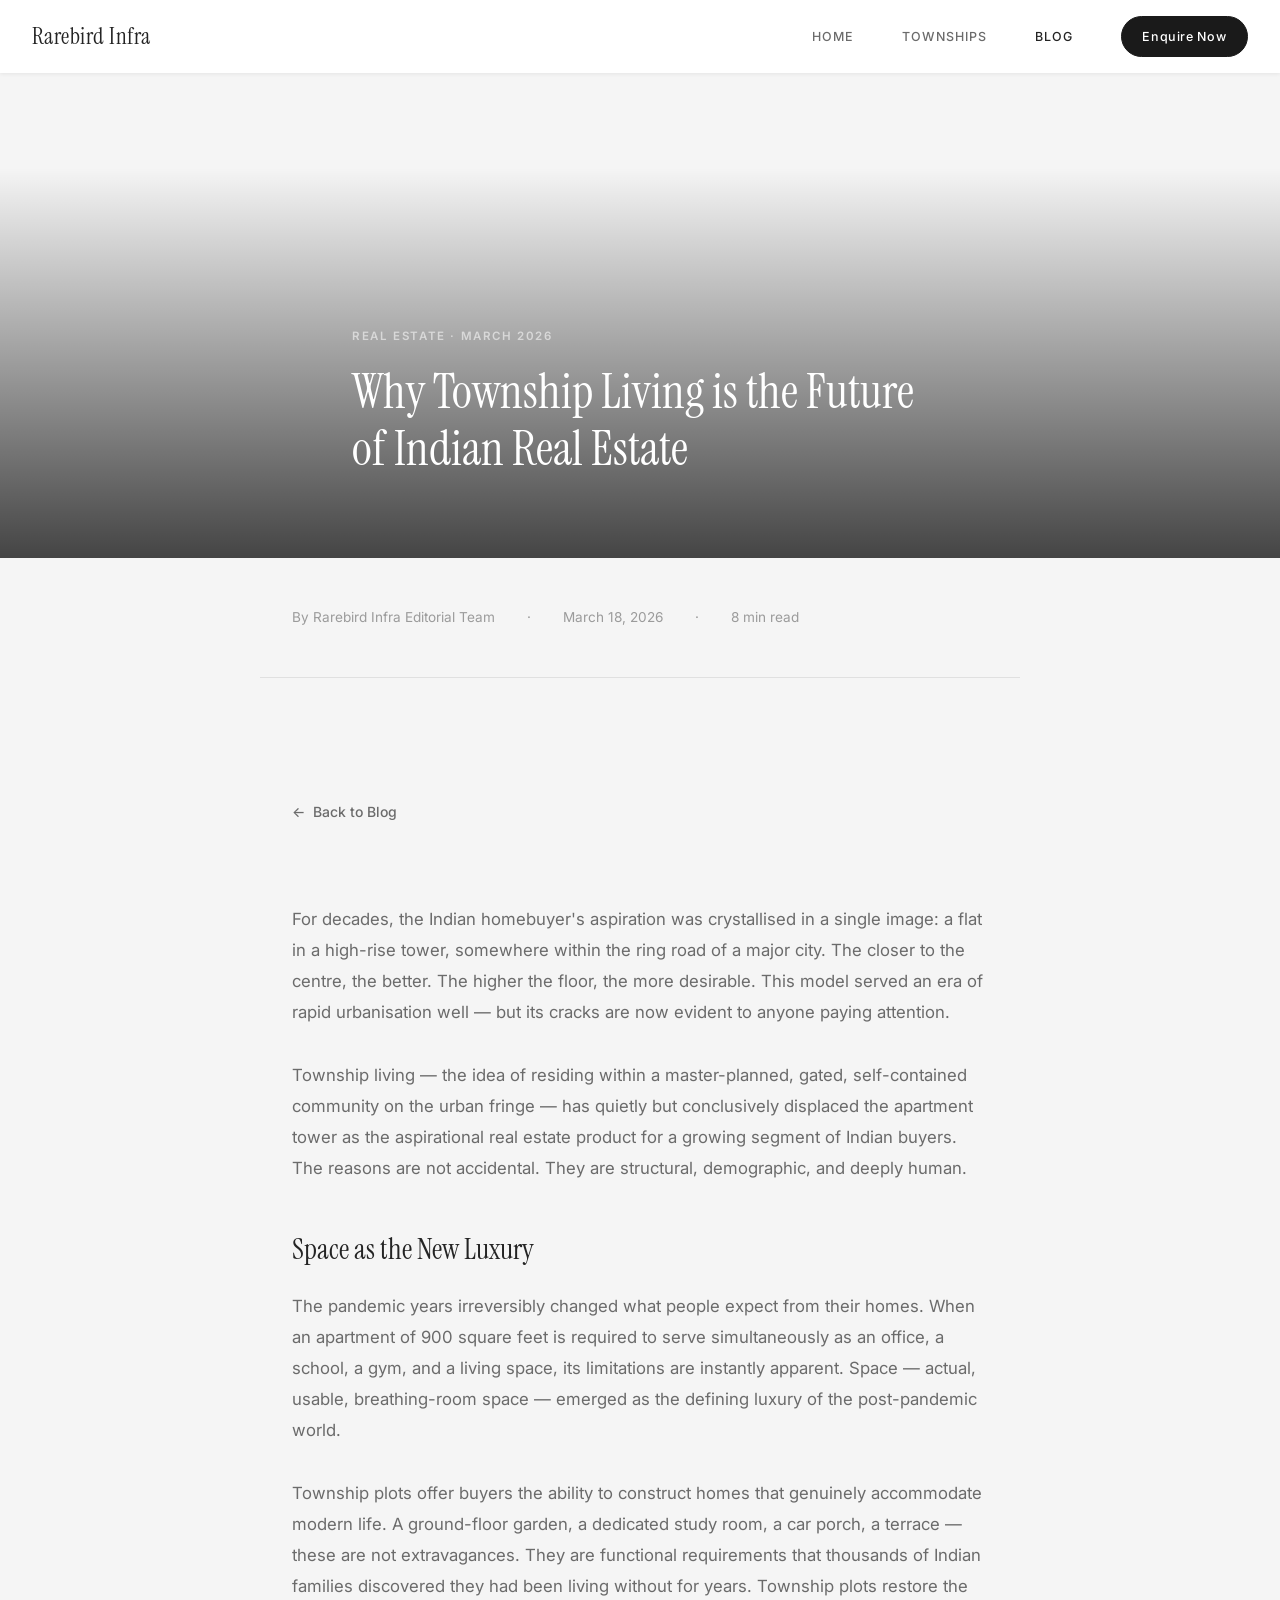
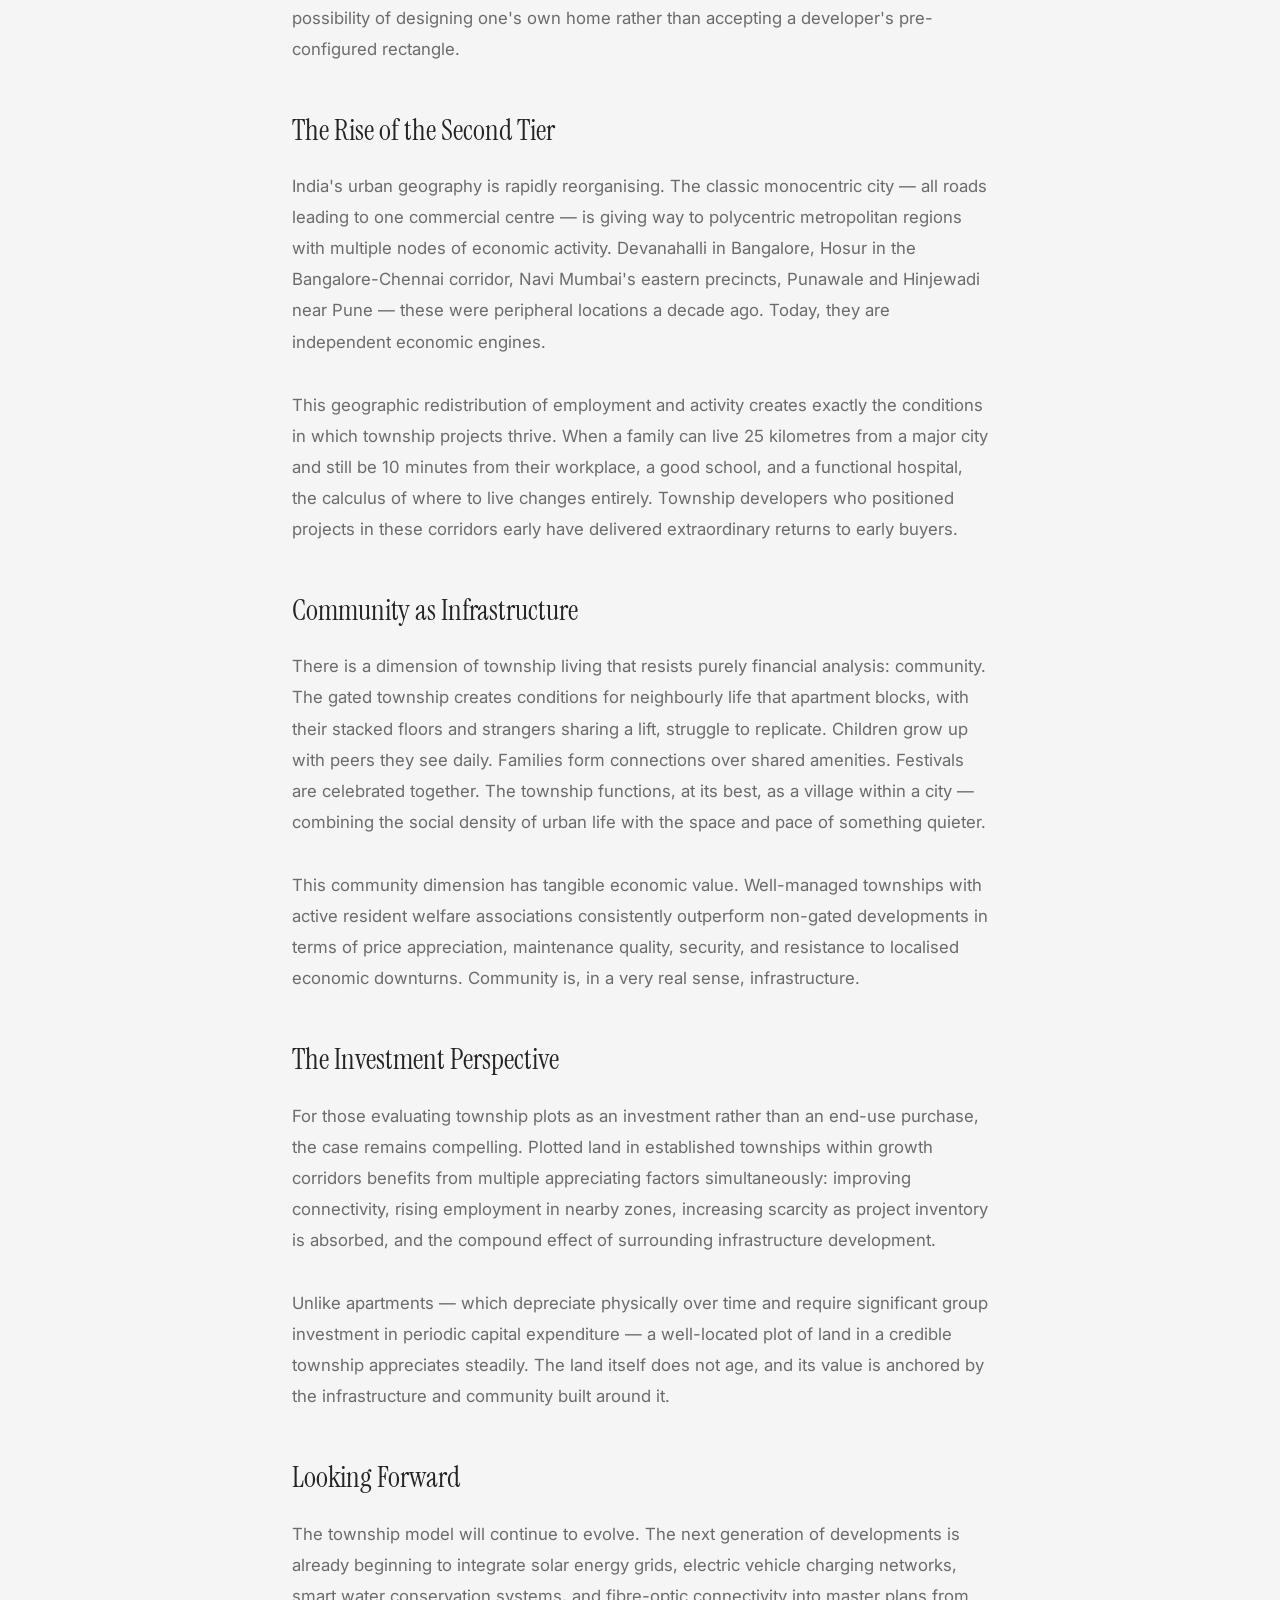
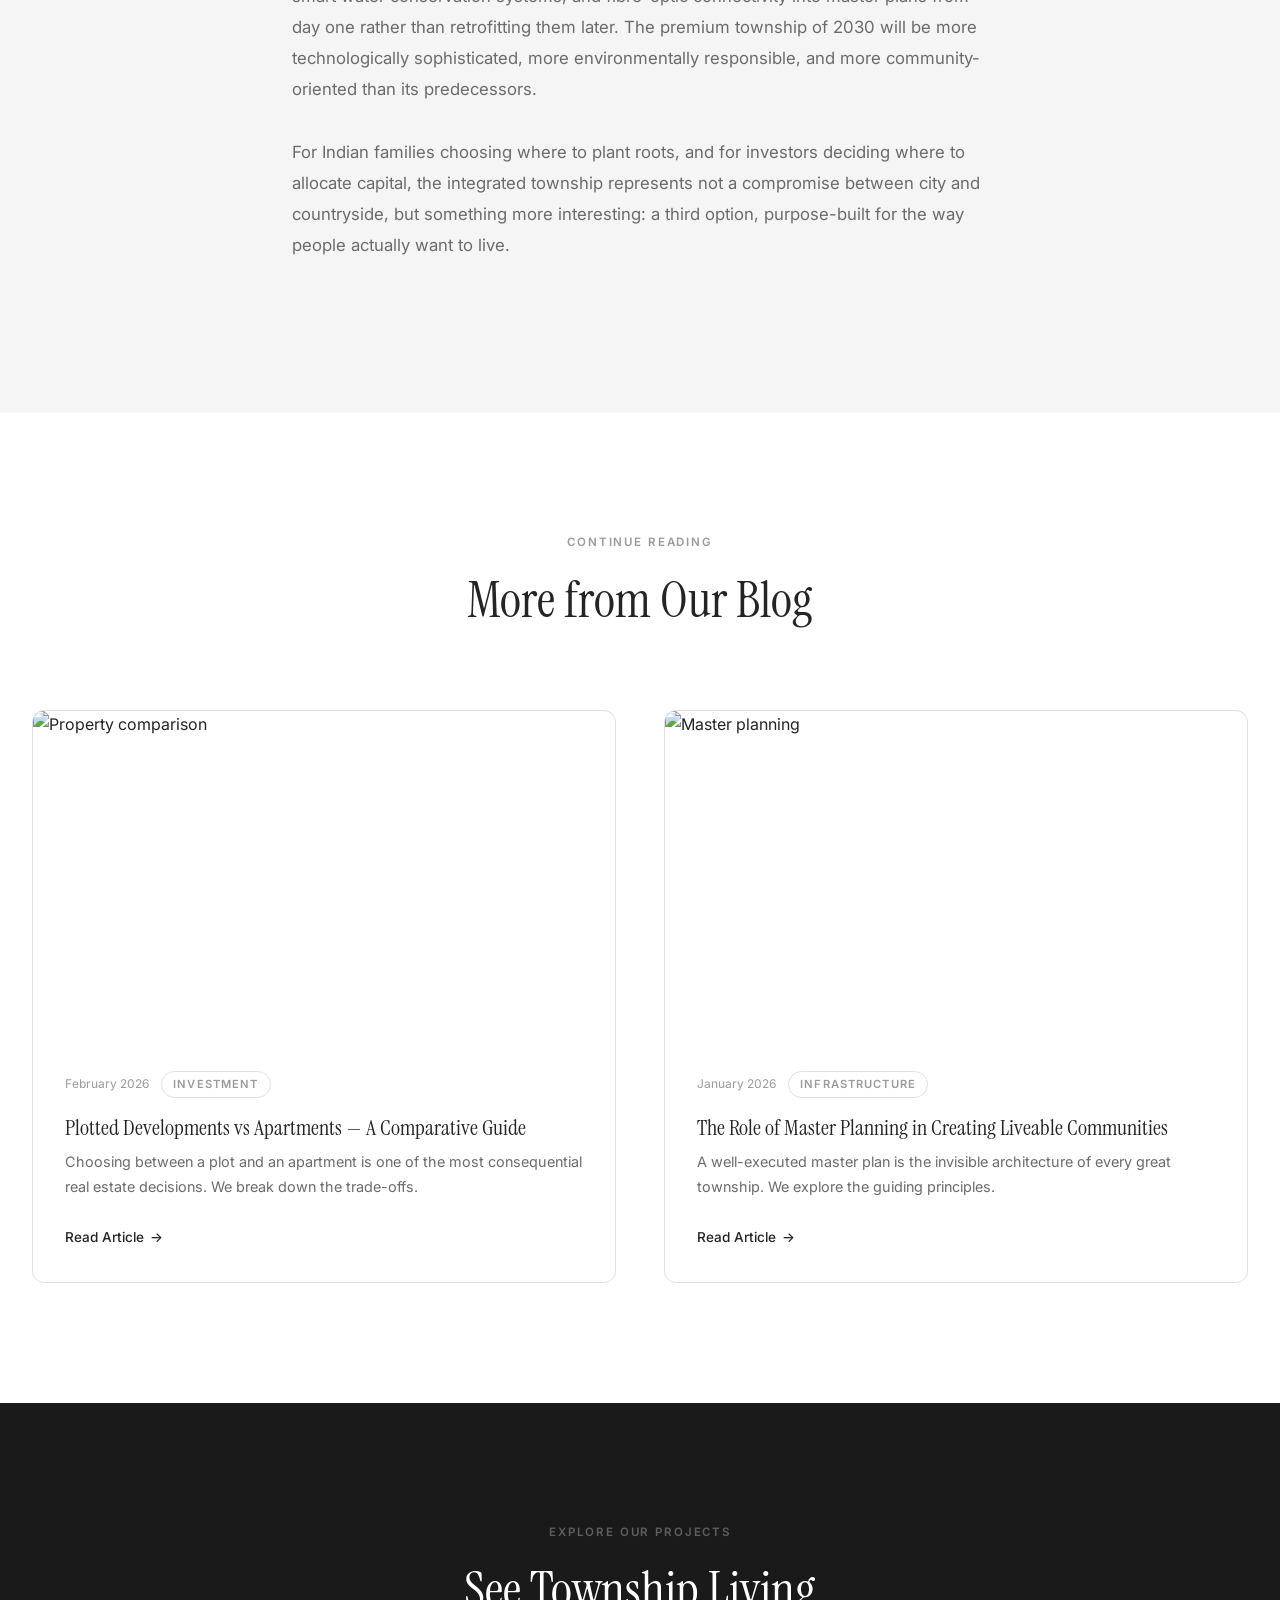
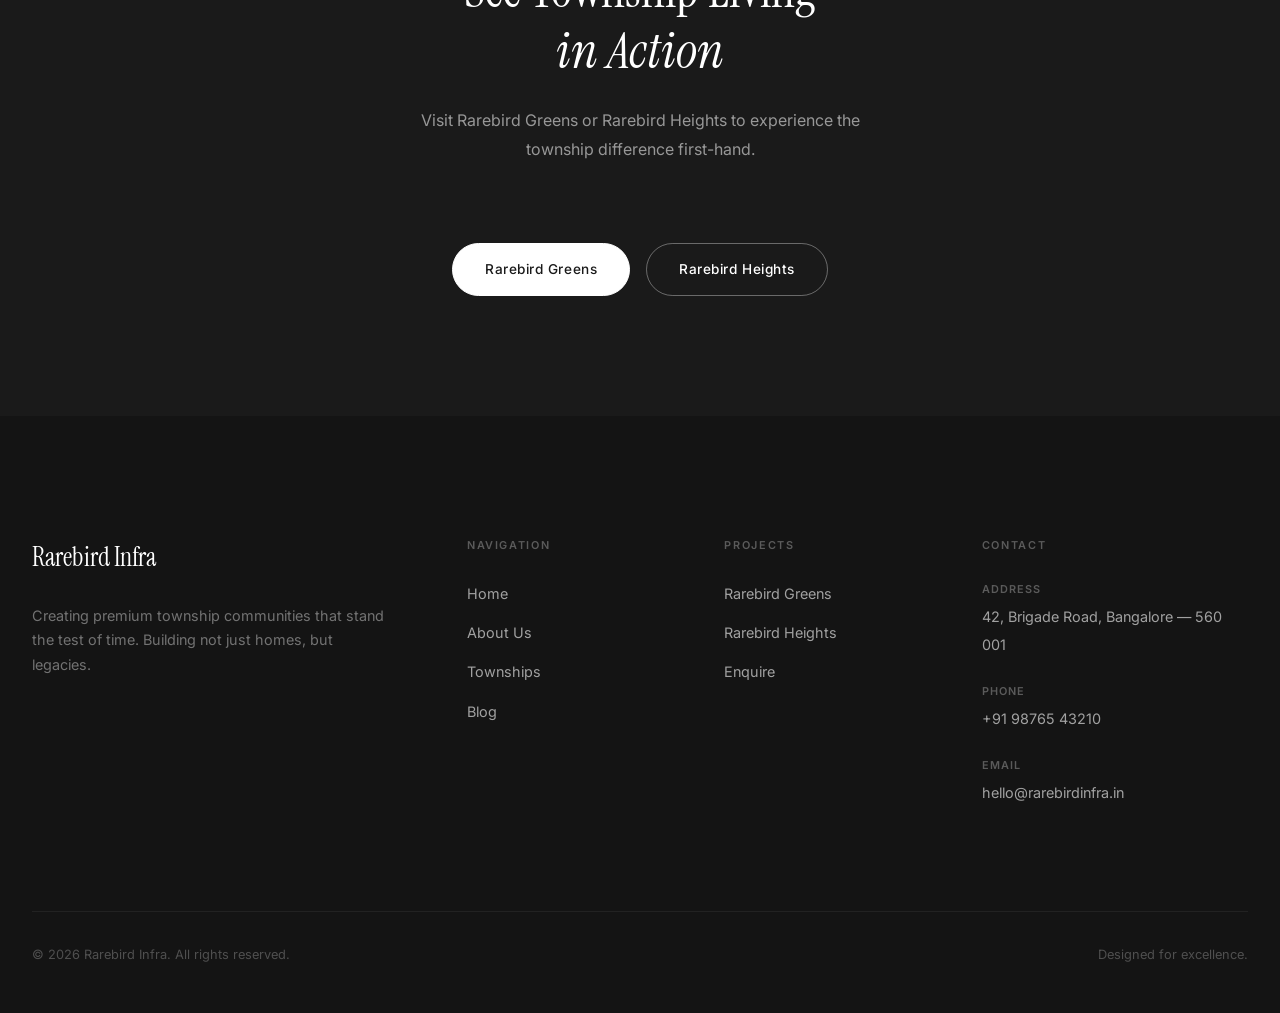
==== blog-detail.html @ 98e7f06a "Initial build — Rarebird Infra v1.0" ====
<!DOCTYPE html>
<html lang="en">
<head>
  <meta charset="UTF-8" />
  <meta name="viewport" content="width=device-width, initial-scale=1.0" />
  <title>Why Township Living is the Future of Indian Real Estate — Rarebird Infra</title>
  <meta name="description" content="Integrated townships are rapidly emerging as the preferred choice for homebuyers seeking space, community, and long-term value across India." />
  <link rel="stylesheet" href="css/styles.css" />
</head>
<body>

  <!-- ===== NAVBAR ===== -->
  <nav class="navbar navbar--solid" id="navbar" aria-label="Main navigation">
    <a href="index.html" class="navbar__logo">Rarebird Infra</a>
    <div class="navbar__links">
      <a href="index.html" class="navbar__link">Home</a>
      <a href="index.html#townships" class="navbar__link">Townships</a>
      <a href="blog.html" class="navbar__link" style="color:var(--color-text-primary);">Blog</a>
      <a href="township-1.html#enquiry" class="navbar__cta">Enquire Now</a>
    </div>
    <button class="navbar__hamburger" id="hamburger" aria-label="Open menu">
      <span></span><span></span><span></span>
    </button>
  </nav>

  <!-- Mobile Nav -->
  <div class="mobile-nav" id="mobile-nav" role="dialog" aria-label="Mobile navigation">
    <button class="mobile-nav__close" id="mobile-close" aria-label="Close menu">✕</button>
    <a href="index.html" class="mobile-nav__link">Home</a>
    <a href="index.html#townships" class="mobile-nav__link">Townships</a>
    <a href="blog.html" class="mobile-nav__link">Blog</a>
    <a href="township-1.html#enquiry" class="mobile-nav__link">Enquire</a>
  </div>

  <main>

    <!-- ===== ARTICLE HERO ===== -->
    <article>
      <header class="article-hero" aria-label="Article hero">
        <img class="article-hero__image" src="https://images.unsplash.com/photo-1560518883-ce09059eeffa?w=1920&q=80&fit=crop" alt="Township living aerial view" />
        <div class="article-hero__overlay"></div>
        <div class="article-hero__content" style="max-width:var(--container-max); left:50%; transform:translateX(-50%);">
          <span style="display:inline-block; font-size:0.72rem; font-weight:600; letter-spacing:0.14em; text-transform:uppercase; color:rgba(255,255,255,0.55); margin-bottom:1rem;">Real Estate · March 2026</span>
          <h1 style="font-family:var(--font-serif); font-size:clamp(1.8rem, 4vw, 3rem); color:#fff; line-height:1.2; max-width:700px;">Why Township Living is the Future of Indian Real Estate</h1>
        </div>
      </header>

      <!-- ===== ARTICLE META ===== -->
      <div class="article-meta">
        <span class="article-meta__item">By Rarebird Infra Editorial Team</span>
        <span class="article-meta__item">·</span>
        <span class="article-meta__item">March 18, 2026</span>
        <span class="article-meta__item">·</span>
        <span class="article-meta__item">8 min read</span>
      </div>

      <!-- ===== ARTICLE BODY ===== -->
      <div class="article-body">

        <a href="blog.html" class="article-back">Back to Blog</a>

        <p>For decades, the Indian homebuyer's aspiration was crystallised in a single image: a flat in a high-rise tower, somewhere within the ring road of a major city. The closer to the centre, the better. The higher the floor, the more desirable. This model served an era of rapid urbanisation well — but its cracks are now evident to anyone paying attention.</p>

        <p>Township living — the idea of residing within a master-planned, gated, self-contained community on the urban fringe — has quietly but conclusively displaced the apartment tower as the aspirational real estate product for a growing segment of Indian buyers. The reasons are not accidental. They are structural, demographic, and deeply human.</p>

        <h2>Space as the New Luxury</h2>

        <p>The pandemic years irreversibly changed what people expect from their homes. When an apartment of 900 square feet is required to serve simultaneously as an office, a school, a gym, and a living space, its limitations are instantly apparent. Space — actual, usable, breathing-room space — emerged as the defining luxury of the post-pandemic world.</p>

        <p>Township plots offer buyers the ability to construct homes that genuinely accommodate modern life. A ground-floor garden, a dedicated study room, a car porch, a terrace — these are not extravagances. They are functional requirements that thousands of Indian families discovered they had been living without for years. Township plots restore the possibility of designing one's own home rather than accepting a developer's pre-configured rectangle.</p>

        <h2>The Rise of the Second Tier</h2>

        <p>India's urban geography is rapidly reorganising. The classic monocentric city — all roads leading to one commercial centre — is giving way to polycentric metropolitan regions with multiple nodes of economic activity. Devanahalli in Bangalore, Hosur in the Bangalore-Chennai corridor, Navi Mumbai's eastern precincts, Punawale and Hinjewadi near Pune — these were peripheral locations a decade ago. Today, they are independent economic engines.</p>

        <p>This geographic redistribution of employment and activity creates exactly the conditions in which township projects thrive. When a family can live 25 kilometres from a major city and still be 10 minutes from their workplace, a good school, and a functional hospital, the calculus of where to live changes entirely. Township developers who positioned projects in these corridors early have delivered extraordinary returns to early buyers.</p>

        <h2>Community as Infrastructure</h2>

        <p>There is a dimension of township living that resists purely financial analysis: community. The gated township creates conditions for neighbourly life that apartment blocks, with their stacked floors and strangers sharing a lift, struggle to replicate. Children grow up with peers they see daily. Families form connections over shared amenities. Festivals are celebrated together. The township functions, at its best, as a village within a city — combining the social density of urban life with the space and pace of something quieter.</p>

        <p>This community dimension has tangible economic value. Well-managed townships with active resident welfare associations consistently outperform non-gated developments in terms of price appreciation, maintenance quality, security, and resistance to localised economic downturns. Community is, in a very real sense, infrastructure.</p>

        <h2>The Investment Perspective</h2>

        <p>For those evaluating township plots as an investment rather than an end-use purchase, the case remains compelling. Plotted land in established townships within growth corridors benefits from multiple appreciating factors simultaneously: improving connectivity, rising employment in nearby zones, increasing scarcity as project inventory is absorbed, and the compound effect of surrounding infrastructure development.</p>

        <p>Unlike apartments — which depreciate physically over time and require significant group investment in periodic capital expenditure — a well-located plot of land in a credible township appreciates steadily. The land itself does not age, and its value is anchored by the infrastructure and community built around it.</p>

        <h2>Looking Forward</h2>

        <p>The township model will continue to evolve. The next generation of developments is already beginning to integrate solar energy grids, electric vehicle charging networks, smart water conservation systems, and fibre-optic connectivity into master plans from day one rather than retrofitting them later. The premium township of 2030 will be more technologically sophisticated, more environmentally responsible, and more community-oriented than its predecessors.</p>

        <p>For Indian families choosing where to plant roots, and for investors deciding where to allocate capital, the integrated township represents not a compromise between city and countryside, but something more interesting: a third option, purpose-built for the way people actually want to live.</p>

      </div>
    </article>

    <!-- ===== RELATED ARTICLES ===== -->
    <section class="section section--white" aria-label="Related articles">
      <div class="container">
        <span class="section-label text-center">Continue Reading</span>
        <h2 class="text-center" style="margin-bottom:var(--space-2xl);">More from Our Blog</h2>
        <div class="blog-grid">
          <article class="card blog-grid-card fade-in">
            <img class="card__image" src="https://images.unsplash.com/photo-1486406146926-c627a92ad1ab?w=800&q=80&fit=crop" alt="Property comparison" loading="lazy" />
            <div class="card__body">
              <div style="display:flex; gap:0.75rem; align-items:center; margin-bottom:var(--space-sm);">
                <span style="font-size:0.75rem; color:var(--color-text-muted);">February 2026</span>
                <span style="font-size:0.7rem; font-weight:600; letter-spacing:0.1em; text-transform:uppercase; color:var(--color-text-muted); padding:0.2rem 0.7rem; border:1px solid var(--color-border); border-radius:999px;">Investment</span>
              </div>
              <h2 class="card__title">Plotted Developments vs Apartments — A Comparative Guide</h2>
              <p class="card__desc">Choosing between a plot and an apartment is one of the most consequential real estate decisions. We break down the trade-offs.</p>
              <a href="blog-detail.html" class="card__link">Read Article</a>
            </div>
          </article>
          <article class="card blog-grid-card fade-in delay-2">
            <img class="card__image" src="https://images.unsplash.com/photo-1444653614773-995cb1ef9efa?w=800&q=80&fit=crop" alt="Master planning" loading="lazy" />
            <div class="card__body">
              <div style="display:flex; gap:0.75rem; align-items:center; margin-bottom:var(--space-sm);">
                <span style="font-size:0.75rem; color:var(--color-text-muted);">January 2026</span>
                <span style="font-size:0.7rem; font-weight:600; letter-spacing:0.1em; text-transform:uppercase; color:var(--color-text-muted); padding:0.2rem 0.7rem; border:1px solid var(--color-border); border-radius:999px;">Infrastructure</span>
              </div>
              <h2 class="card__title">The Role of Master Planning in Creating Liveable Communities</h2>
              <p class="card__desc">A well-executed master plan is the invisible architecture of every great township. We explore the guiding principles.</p>
              <a href="blog-detail.html" class="card__link">Read Article</a>
            </div>
          </article>
        </div>
      </div>
    </section>

    <!-- ===== CTA ===== -->
    <section class="section cta" aria-label="Project CTA">
      <div class="container text-center">
        <span class="section-label" style="color:rgba(255,255,255,0.3);">Explore Our Projects</span>
        <h2 class="cta__heading">See Township Living<br><em class="serif-italic">in Action</em></h2>
        <p class="cta__text">Visit Rarebird Greens or Rarebird Heights to experience the township difference first-hand.</p>
        <div style="display:flex; gap:1rem; justify-content:center; flex-wrap:wrap;">
          <a href="township-1.html" class="btn btn-primary--light">Rarebird Greens</a>
          <a href="township-2.html" class="btn" style="border:1.5px solid rgba(255,255,255,0.35); color:#fff; background:transparent;">Rarebird Heights</a>
        </div>
      </div>
    </section>

  </main>

  <!-- ===== FOOTER ===== -->
  <footer class="footer" aria-label="Site footer">
    <div class="container">
      <div class="footer__grid">
        <div>
          <span class="footer__logo">Rarebird Infra</span>
          <p class="footer__tagline">Creating premium township communities that stand the test of time. Building not just homes, but legacies.</p>
        </div>
        <div>
          <p class="footer__col-heading">Navigation</p>
          <ul class="footer__links">
            <li><a href="index.html" class="footer__link">Home</a></li>
            <li><a href="index.html#about" class="footer__link">About Us</a></li>
            <li><a href="index.html#townships" class="footer__link">Townships</a></li>
            <li><a href="blog.html" class="footer__link">Blog</a></li>
          </ul>
        </div>
        <div>
          <p class="footer__col-heading">Projects</p>
          <ul class="footer__links">
            <li><a href="township-1.html" class="footer__link">Rarebird Greens</a></li>
            <li><a href="township-2.html" class="footer__link">Rarebird Heights</a></li>
            <li><a href="township-1.html#enquiry" class="footer__link">Enquire</a></li>
          </ul>
        </div>
        <div>
          <p class="footer__col-heading">Contact</p>
          <div class="footer__contact-item">
            <span class="footer__contact-label">Address</span>
            <span class="footer__contact-value">42, Brigade Road, Bangalore — 560 001</span>
          </div>
          <div class="footer__contact-item">
            <span class="footer__contact-label">Phone</span>
            <span class="footer__contact-value">+91 98765 43210</span>
          </div>
          <div class="footer__contact-item">
            <span class="footer__contact-label">Email</span>
            <span class="footer__contact-value">hello@rarebirdinfra.in</span>
          </div>
        </div>
      </div>
      <div class="footer__bottom">
        <span class="footer__copyright">© 2026 Rarebird Infra. All rights reserved.</span>
        <span class="footer__copyright">Designed for excellence.</span>
      </div>
    </div>
  </footer>

  <script src="js/main.js" defer></script>
</body>
</html>
---- css/styles.css ----
/* =============================================
   RAREBIRD INFRA — COMPLETE DESIGN SYSTEM
   ============================================= */

@import url('https://fonts.googleapis.com/css2?family=Instrument+Serif:ital@0;1&family=Inter:wght@300;400;500;600&display=swap');

/* =============================================
   1. CSS CUSTOM PROPERTIES
   ============================================= */
:root {
  --color-bg: #F5F5F5;
  --color-surface: #FFFFFF;
  --color-text-primary: #242424;
  --color-text-secondary: #6B6B6B;
  --color-text-muted: #9B9B9B;
  --color-border: #E0E0E0;
  --color-dark: #1A1A1A;

  --font-serif: 'Instrument Serif', Georgia, serif;
  --font-sans: 'Inter', system-ui, sans-serif;

  --space-xs: 0.5rem;
  --space-sm: 1rem;
  --space-md: 1.5rem;
  --space-lg: 2rem;
  --space-xl: 3rem;
  --space-2xl: 5rem;
  --space-3xl: 7.5rem;

  --container-max: 1280px;
  --container-pad: 2rem;

  --radius-sm: 6px;
  --radius-md: 12px;
  --radius-lg: 20px;
  --radius-full: 999px;

  --transition: 250ms ease;
  --transition-slow: 450ms ease;

  --shadow-sm: 0 1px 4px rgba(0,0,0,0.07);
  --shadow-md: 0 4px 18px rgba(0,0,0,0.10);
  --shadow-lg: 0 14px 44px rgba(0,0,0,0.13);
}

/* =============================================
   2. RESET & BASE
   ============================================= */
*, *::before, *::after { box-sizing: border-box; margin: 0; padding: 0; }
html { scroll-behavior: smooth; }
body {
  background: var(--color-bg);
  color: var(--color-text-primary);
  font-family: var(--font-sans);
  font-size: 1rem;
  line-height: 1.7;
  -webkit-font-smoothing: antialiased;
}
img { max-width: 100%; height: auto; display: block; }
a { color: inherit; text-decoration: none; }
ul, ol { list-style: none; }
button { border: none; background: none; cursor: pointer; font-family: inherit; }
input, textarea { font-family: inherit; font-size: inherit; }

/* =============================================
   3. LAYOUT
   ============================================= */
.container {
  max-width: var(--container-max);
  margin: 0 auto;
  padding: 0 var(--container-pad);
}
.section { padding: var(--space-3xl) 0; }
.section--white { background: var(--color-surface); }
.section--dark { background: var(--color-dark); color: var(--color-surface); }

/* =============================================
   4. TYPOGRAPHY
   ============================================= */
h1, h2, h3, h4 {
  font-family: var(--font-serif);
  font-weight: 400;
  line-height: 1.2;
  color: var(--color-text-primary);
}
h1 { font-size: clamp(2.8rem, 6vw, 5rem); }
h2 { font-size: clamp(2rem, 4vw, 3.2rem); }
h3 { font-size: clamp(1.4rem, 2.5vw, 2rem); }
h4 { font-size: 1.1rem; }

p { color: var(--color-text-secondary); line-height: 1.8; }

.section-label {
  display: block;
  font-size: 0.72rem;
  font-weight: 600;
  letter-spacing: 0.16em;
  text-transform: uppercase;
  color: var(--color-text-muted);
  margin-bottom: var(--space-sm);
}
.serif-italic { font-family: var(--font-serif); font-style: italic; }

/* =============================================
   5. BUTTONS
   ============================================= */
.btn {
  display: inline-flex;
  align-items: center;
  gap: 0.5rem;
  padding: 0.875rem 2rem;
  font-family: var(--font-sans);
  font-size: 0.85rem;
  font-weight: 500;
  letter-spacing: 0.04em;
  border-radius: var(--radius-full);
  transition: all var(--transition);
  cursor: pointer;
  white-space: nowrap;
  border: 1.5px solid transparent;
}
.btn-primary {
  background: var(--color-dark);
  color: var(--color-surface);
  border-color: var(--color-dark);
}
.btn-primary:hover {
  background: transparent;
  color: var(--color-dark);
}
.btn-primary--light {
  background: var(--color-surface);
  color: var(--color-dark);
  border-color: var(--color-surface);
}
.btn-primary--light:hover {
  background: transparent;
  color: var(--color-surface);
}
.btn-outline {
  background: transparent;
  color: var(--color-dark);
  border-color: var(--color-dark);
}
.btn-outline:hover {
  background: var(--color-dark);
  color: var(--color-surface);
}

/* =============================================
   6. CARDS
   ============================================= */
.card {
  background: var(--color-surface);
  border-radius: var(--radius-md);
  overflow: hidden;
  border: 1px solid var(--color-border);
  transition: box-shadow var(--transition), transform var(--transition);
}
.card:hover {
  box-shadow: var(--shadow-lg);
  transform: translateY(-5px);
}
.card__image {
  width: 100%;
  aspect-ratio: 4/3;
  object-fit: cover;
  display: block;
}
.card__body { padding: var(--space-lg) var(--space-lg); }
.card__meta {
  font-size: 0.75rem;
  font-weight: 600;
  letter-spacing: 0.1em;
  text-transform: uppercase;
  color: var(--color-text-muted);
  margin-bottom: var(--space-xs);
}
.card__title {
  font-family: var(--font-serif);
  font-size: 1.35rem;
  color: var(--color-text-primary);
  margin-bottom: var(--space-xs);
  line-height: 1.3;
}
.card__desc {
  font-size: 0.9rem;
  color: var(--color-text-secondary);
  margin-bottom: var(--space-md);
  line-height: 1.7;
}
.card__link {
  font-size: 0.85rem;
  font-weight: 500;
  display: inline-flex;
  align-items: center;
  gap: 0.4rem;
  transition: gap var(--transition);
  color: var(--color-text-primary);
}
.card__link::after { content: '→'; }
.card__link:hover { gap: 0.8rem; }

/* =============================================
   7. NAVBAR
   ============================================= */
.navbar {
  position: fixed;
  top: 0; left: 0; right: 0;
  z-index: 1000;
  padding: 1.6rem var(--container-pad);
  display: flex;
  align-items: center;
  justify-content: space-between;
  transition: background var(--transition), padding var(--transition), box-shadow var(--transition);
}
.navbar.scrolled,
.navbar--solid {
  background: var(--color-surface);
  box-shadow: var(--shadow-sm);
  padding: 1rem var(--container-pad);
}
.navbar__logo {
  font-family: var(--font-serif);
  font-size: 1.45rem;
  color: var(--color-surface);
  letter-spacing: 0.02em;
  transition: color var(--transition);
}
.navbar.scrolled .navbar__logo,
.navbar--solid .navbar__logo { color: var(--color-text-primary); }

.navbar__links {
  display: flex;
  align-items: center;
  gap: var(--space-xl);
}
.navbar__link {
  font-size: 0.78rem;
  font-weight: 500;
  letter-spacing: 0.08em;
  text-transform: uppercase;
  color: rgba(255,255,255,0.85);
  transition: color var(--transition);
}
.navbar__link:hover { color: #fff; }
.navbar.scrolled .navbar__link,
.navbar--solid .navbar__link { color: var(--color-text-secondary); }
.navbar.scrolled .navbar__link:hover,
.navbar--solid .navbar__link:hover { color: var(--color-text-primary); }

.navbar__cta {
  padding: 0.55rem 1.3rem;
  font-size: 0.78rem;
  font-weight: 500;
  letter-spacing: 0.05em;
  border-radius: var(--radius-full);
  border: 1px solid rgba(255,255,255,0.4);
  background: rgba(255,255,255,0.12);
  color: #fff;
  transition: all var(--transition);
  backdrop-filter: blur(8px);
}
.navbar__cta:hover { background: #fff; color: var(--color-dark); }
.navbar.scrolled .navbar__cta,
.navbar--solid .navbar__cta {
  background: var(--color-dark);
  color: #fff;
  border-color: var(--color-dark);
}
.navbar.scrolled .navbar__cta:hover,
.navbar--solid .navbar__cta:hover {
  background: transparent;
  color: var(--color-dark);
}

.navbar__hamburger {
  display: none;
  flex-direction: column;
  gap: 5px;
  cursor: pointer;
  padding: 4px;
}
.navbar__hamburger span {
  display: block;
  width: 24px; height: 2px;
  background: #fff;
  border-radius: 2px;
  transition: all var(--transition);
}
.navbar.scrolled .navbar__hamburger span,
.navbar--solid .navbar__hamburger span { background: var(--color-text-primary); }

/* Mobile Overlay Nav */
.mobile-nav {
  display: none;
  position: fixed;
  inset: 0;
  background: var(--color-dark);
  z-index: 999;
  flex-direction: column;
  align-items: center;
  justify-content: center;
  gap: var(--space-xl);
}
.mobile-nav.is-open { display: flex; }
.mobile-nav__link {
  font-family: var(--font-serif);
  font-size: 2.5rem;
  color: rgba(255,255,255,0.85);
  transition: color var(--transition);
}
.mobile-nav__link:hover { color: #fff; }
.mobile-nav__close {
  position: absolute;
  top: 1.5rem; right: 2rem;
  font-size: 2rem;
  color: rgba(255,255,255,0.5);
  cursor: pointer;
  line-height: 1;
  transition: color var(--transition);
}
.mobile-nav__close:hover { color: #fff; }

/* =============================================
   8. FOOTER
   ============================================= */
.footer {
  background: #141414;
  color: rgba(255,255,255,0.65);
  padding: var(--space-3xl) 0 var(--space-xl);
}
.footer__grid {
  display: grid;
  grid-template-columns: 2fr 1fr 1fr 1.5fr;
  gap: var(--space-2xl);
  margin-bottom: var(--space-2xl);
}
.footer__logo {
  font-family: var(--font-serif);
  font-size: 1.6rem;
  color: #fff;
  display: block;
  margin-bottom: var(--space-md);
}
.footer__tagline {
  font-size: 0.9rem;
  color: rgba(255,255,255,0.4);
  line-height: 1.7;
}
.footer__col-heading {
  font-size: 0.68rem;
  font-weight: 600;
  letter-spacing: 0.15em;
  text-transform: uppercase;
  color: rgba(255,255,255,0.3);
  margin-bottom: var(--space-md);
}
.footer__links { display: flex; flex-direction: column; gap: 0.75rem; }
.footer__link { font-size: 0.9rem; color: rgba(255,255,255,0.6); transition: color var(--transition); }
.footer__link:hover { color: #fff; }
.footer__contact-item { margin-bottom: var(--space-md); }
.footer__contact-label {
  font-size: 0.68rem;
  text-transform: uppercase;
  letter-spacing: 0.1em;
  color: rgba(255,255,255,0.3);
  font-weight: 600;
  display: block;
  margin-bottom: 0.3rem;
}
.footer__contact-value { font-size: 0.9rem; color: rgba(255,255,255,0.6); }
.footer__bottom {
  border-top: 1px solid rgba(255,255,255,0.06);
  padding-top: var(--space-lg);
  display: flex;
  align-items: center;
  justify-content: space-between;
}
.footer__copyright { font-size: 0.8rem; color: rgba(255,255,255,0.25); }

/* =============================================
   9. FORM
   ============================================= */
.form { display: flex; flex-direction: column; gap: var(--space-md); }
.form__row { display: grid; grid-template-columns: 1fr 1fr; gap: var(--space-md); }
.form__group { display: flex; flex-direction: column; gap: 0.5rem; }
.form__label { font-size: 0.8rem; font-weight: 500; color: var(--color-text-secondary); }
.form__input, .form__textarea {
  width: 100%;
  padding: 0.875rem 1rem;
  background: var(--color-bg);
  border: 1.5px solid var(--color-border);
  border-radius: var(--radius-sm);
  color: var(--color-text-primary);
  font-size: 0.9rem;
  transition: border-color var(--transition), background var(--transition);
  outline: none;
}
.form__input:focus, .form__textarea:focus {
  border-color: var(--color-text-primary);
  background: var(--color-surface);
}
.form__textarea { resize: vertical; min-height: 130px; }
.form__submit {
  display: inline-flex;
  align-items: center;
  justify-content: center;
  padding: 1rem 2.5rem;
  background: var(--color-dark);
  color: #fff;
  border: 1.5px solid var(--color-dark);
  border-radius: var(--radius-full);
  font-size: 0.875rem;
  font-weight: 500;
  letter-spacing: 0.05em;
  cursor: pointer;
  transition: all var(--transition);
  width: fit-content;
}
.form__submit:hover { background: transparent; color: var(--color-dark); }
.form__success {
  display: none;
  text-align: center;
  padding: var(--space-2xl);
}
.form__success.is-visible { display: block; }
.form__success-icon { font-size: 3rem; margin-bottom: var(--space-md); }
.form__success-title {
  font-family: var(--font-serif);
  font-size: 2rem;
  color: var(--color-text-primary);
  margin-bottom: var(--space-sm);
}
.form__success-text { color: var(--color-text-secondary); }

/* =============================================
   10. HERO SECTION
   ============================================= */
.hero {
  position: relative;
  min-height: 100vh;
  display: flex;
  align-items: center;
  overflow: hidden;
  background: #2a2a2a;
}
.hero__bg {
  position: absolute;
  inset: 0;
  background-size: cover;
  background-position: center;
  transform: scale(1.06);
  transition: transform 8s ease;
}
.hero.loaded .hero__bg { transform: scale(1); }
.hero__overlay {
  position: absolute;
  inset: 0;
  background: linear-gradient(to right, rgba(0,0,0,0.68) 0%, rgba(0,0,0,0.38) 55%, rgba(0,0,0,0.12) 100%);
}
.hero__content {
  position: relative;
  z-index: 1;
  padding: 8rem var(--container-pad) 5rem;
  max-width: var(--container-max);
  margin: 0 auto;
  width: 100%;
}
.hero__title {
  font-family: var(--font-serif);
  font-size: clamp(3rem, 7vw, 5.5rem);
  color: #fff;
  line-height: 1.1;
  max-width: 680px;
  margin-bottom: var(--space-lg);
}
.hero__title em { font-style: italic; color: rgba(255,255,255,0.8); }
.hero__desc {
  font-size: 1.05rem;
  color: rgba(255,255,255,0.68);
  max-width: 460px;
  line-height: 1.8;
  margin-bottom: var(--space-2xl);
}
.hero__actions { display: flex; gap: var(--space-md); flex-wrap: wrap; }
.hero__scroll {
  position: absolute;
  bottom: 2.5rem; left: 50%;
  transform: translateX(-50%);
  display: flex; flex-direction: column;
  align-items: center; gap: 0.5rem;
  color: rgba(255,255,255,0.4);
  font-size: 0.68rem;
  letter-spacing: 0.14em;
  text-transform: uppercase;
  z-index: 1;
}
.hero__scroll-line {
  width: 1px; height: 50px;
  background: linear-gradient(to bottom, rgba(255,255,255,0.5), transparent);
  animation: scrollLineAnim 2s ease-in-out infinite;
}
@keyframes scrollLineAnim {
  0%, 100% { opacity: 0.5; }
  50% { opacity: 1; }
}

/* =============================================
   11. ABOUT SECTION
   ============================================= */
.about__grid {
  display: grid;
  grid-template-columns: 1fr 1.5fr;
  gap: var(--space-3xl);
  align-items: start;
}
.about__left { position: sticky; top: 6rem; }
.about__right p { margin-bottom: var(--space-md); }
.about__right p:last-child { margin-bottom: 0; }

/* =============================================
   12. STATS SECTION
   ============================================= */
.stats { background: var(--color-dark); }
.stats__grid {
  display: grid;
  grid-template-columns: repeat(4, 1fr);
  gap: var(--space-md);
}
.stat-card {
  text-align: center;
  padding: var(--space-xl) var(--space-lg);
  border: 1px solid rgba(255,255,255,0.07);
  border-radius: var(--radius-lg);
  transition: border-color var(--transition), background var(--transition);
}
.stat-card:hover {
  border-color: rgba(255,255,255,0.18);
  background: rgba(255,255,255,0.03);
}
.stat-card__number {
  font-family: var(--font-serif);
  font-size: clamp(2.8rem, 5vw, 4.2rem);
  color: #fff;
  line-height: 1;
  margin-bottom: 0.5rem;
}
.stat-card__label {
  font-size: 0.75rem;
  letter-spacing: 0.12em;
  text-transform: uppercase;
  color: rgba(255,255,255,0.4);
  font-weight: 500;
}

/* =============================================
   13. SERVICES SECTION
   ============================================= */
.services__header {
  display: flex;
  align-items: flex-end;
  justify-content: space-between;
  margin-bottom: var(--space-2xl);
}
.services__grid {
  display: grid;
  grid-template-columns: repeat(4, 1fr);
  gap: var(--space-lg);
}

/* =============================================
   14. TOWNSHIPS SECTION
   ============================================= */
.townships__header { text-align: center; margin-bottom: var(--space-2xl); }
.townships__grid {
  display: grid;
  grid-template-columns: repeat(2, 1fr);
  gap: var(--space-xl);
}
.township-card .card__image { aspect-ratio: 16/10; }

/* =============================================
   15. VISUAL SHOWCASE
   ============================================= */
.showcase {
  position: relative;
  height: 580px;
  overflow: hidden;
}
.showcase__image {
  width: 100%; height: 100%;
  object-fit: cover;
  transition: transform var(--transition-slow);
}
.showcase:hover .showcase__image { transform: scale(1.03); }
.showcase__overlay {
  position: absolute; inset: 0;
  background: linear-gradient(to bottom, transparent 35%, rgba(0,0,0,0.65) 100%);
  display: flex; align-items: flex-end;
  padding: var(--space-2xl) var(--container-pad);
}
.showcase__text {
  font-family: var(--font-serif);
  font-size: clamp(1.6rem, 3vw, 2.6rem);
  color: #fff;
  font-style: italic;
  max-width: 600px;
  line-height: 1.3;
}

/* =============================================
   16. BLOG PREVIEW
   ============================================= */
.blog-preview__header {
  display: flex;
  align-items: flex-end;
  justify-content: space-between;
  margin-bottom: var(--space-2xl);
}
.blog-list { display: flex; flex-direction: column; }
.blog-item {
  display: grid;
  grid-template-columns: 1fr auto;
  gap: var(--space-xl);
  align-items: start;
  padding: var(--space-xl) 0;
  border-bottom: 1px solid var(--color-border);
}
.blog-item:first-child { border-top: 1px solid var(--color-border); }
.blog-item__meta {
  display: flex; gap: var(--space-md); align-items: center;
  margin-bottom: var(--space-sm);
}
.blog-item__date { font-size: 0.8rem; color: var(--color-text-muted); font-weight: 500; }
.blog-item__tag {
  font-size: 0.7rem; font-weight: 600;
  letter-spacing: 0.1em; text-transform: uppercase;
  color: var(--color-text-muted);
  padding: 0.25rem 0.8rem;
  border: 1px solid var(--color-border);
  border-radius: var(--radius-full);
}
.blog-item__title {
  font-family: var(--font-serif);
  font-size: 1.45rem;
  color: var(--color-text-primary);
  margin-bottom: var(--space-xs);
  line-height: 1.3;
  transition: color var(--transition);
}
.blog-item__title:hover { color: var(--color-text-secondary); }
.blog-item__excerpt { font-size: 0.9rem; color: var(--color-text-secondary); line-height: 1.7; }
.blog-item__image {
  width: 180px; height: 130px;
  object-fit: cover;
  border-radius: var(--radius-sm);
  flex-shrink: 0;
}

/* =============================================
   17. CTA SECTION
   ============================================= */
.cta { background: var(--color-dark); text-align: center; }
.cta__heading {
  font-family: var(--font-serif);
  font-size: clamp(2.2rem, 4vw, 3.6rem);
  color: #fff;
  margin-bottom: var(--space-md);
  max-width: 680px;
  margin-left: auto; margin-right: auto;
  line-height: 1.2;
}
.cta__text {
  color: rgba(255,255,255,0.55);
  margin-bottom: var(--space-2xl);
  max-width: 480px;
  margin-left: auto; margin-right: auto;
}

/* =============================================
   18. PAGE HERO (Detail Pages)
   ============================================= */
.page-hero {
  position: relative;
  height: 80vh;
  min-height: 520px;
  display: flex;
  align-items: flex-end;
  overflow: hidden;
}
.page-hero__bg {
  position: absolute; inset: 0;
  background-size: cover;
  background-position: center;
}
.page-hero__overlay {
  position: absolute; inset: 0;
  background: linear-gradient(to bottom, rgba(0,0,0,0.1) 0%, rgba(0,0,0,0.68) 100%);
}
.page-hero__content {
  position: relative; z-index: 1;
  padding: 0 var(--container-pad) var(--space-3xl);
  max-width: var(--container-max);
  margin: 0 auto; width: 100%;
}
.page-hero__breadcrumb {
  display: flex; gap: 0.5rem; align-items: center;
  font-size: 0.8rem;
  color: rgba(255,255,255,0.5);
  margin-bottom: var(--space-md);
}
.page-hero__breadcrumb a { color: rgba(255,255,255,0.5); transition: color var(--transition); }
.page-hero__breadcrumb a:hover { color: #fff; }
.page-hero__location {
  display: block;
  font-size: 0.82rem;
  letter-spacing: 0.1em;
  text-transform: uppercase;
  color: rgba(255,255,255,0.58);
  margin-bottom: var(--space-sm);
}
.page-hero__title {
  font-family: var(--font-serif);
  font-size: clamp(2.5rem, 5vw, 4.2rem);
  color: #fff;
  margin-bottom: var(--space-sm);
}
.page-hero__tagline {
  font-family: var(--font-serif);
  font-style: italic;
  font-size: 1.2rem;
  color: rgba(255,255,255,0.65);
}

/* =============================================
   19. TOWNSHIP OVERVIEW
   ============================================= */
.township-overview__grid {
  display: grid;
  grid-template-columns: 1.4fr 1fr;
  gap: var(--space-3xl);
  align-items: start;
}
.township-overview__desc p { margin-bottom: var(--space-md); }
.township-overview__desc p:last-child { margin-bottom: 0; }

.highlights {
  display: grid;
  grid-template-columns: 1fr 1fr;
  gap: var(--space-sm);
  margin-top: var(--space-lg);
}
.highlights li {
  display: flex; gap: 0.6rem; align-items: flex-start;
  font-size: 0.9rem;
  color: var(--color-text-secondary);
  padding: 0.875rem var(--space-sm);
  background: var(--color-bg);
  border-radius: var(--radius-sm);
  border: 1px solid var(--color-border);
}
.highlights li::before {
  content: '✓';
  color: var(--color-text-primary);
  font-weight: 700;
  flex-shrink: 0;
  font-size: 0.8rem;
  margin-top: 0.1rem;
}

/* =============================================
   20. GALLERY
   ============================================= */
.gallery__grid {
  display: grid;
  grid-template-columns: repeat(3, 1fr);
  gap: var(--space-md);
}
.gallery__item {
  overflow: hidden;
  border-radius: var(--radius-md);
}
.gallery__item--wide { grid-column: span 2; }
.gallery__image {
  width: 100%; height: 260px;
  object-fit: cover;
  transition: transform var(--transition-slow);
}
.gallery__item--wide .gallery__image { height: 320px; }
.gallery__item:hover .gallery__image { transform: scale(1.05); }

/* =============================================
   21. PROJECT DETAILS
   ============================================= */
.project-details__grid {
  display: grid;
  grid-template-columns: repeat(2, 1fr);
  gap: var(--space-lg);
}
.detail-card {
  background: var(--color-surface);
  border: 1px solid var(--color-border);
  border-radius: var(--radius-md);
  padding: var(--space-xl);
}
.detail-card__heading {
  font-size: 0.72rem;
  font-weight: 600;
  letter-spacing: 0.14em;
  text-transform: uppercase;
  color: var(--color-text-muted);
  padding-bottom: var(--space-sm);
  border-bottom: 1px solid var(--color-border);
  margin-bottom: var(--space-md);
}
.detail-list { display: flex; flex-direction: column; }
.detail-list li {
  display: flex;
  justify-content: space-between;
  align-items: center;
  padding: 0.6rem 0;
  border-bottom: 1px solid var(--color-bg);
  font-size: 0.9rem;
  color: var(--color-text-secondary);
}
.detail-list li:last-child { border-bottom: none; }
.detail-list li strong { color: var(--color-text-primary); font-weight: 500; }
.amenity-grid { display: grid; grid-template-columns: 1fr 1fr; gap: 0.4rem; }
.amenity-item {
  display: flex; align-items: center; gap: 0.5rem;
  font-size: 0.875rem;
  color: var(--color-text-secondary);
  padding: 0.4rem 0;
}
.amenity-item::before { content: '○'; color: var(--color-text-muted); font-size: 0.6rem; }

/* =============================================
   22. ENQUIRY SECTION
   ============================================= */
.enquiry__grid {
  display: grid;
  grid-template-columns: 1fr 1fr;
  gap: var(--space-3xl);
  align-items: start;
}
.enquiry__left h2 { margin-bottom: var(--space-md); }
.enquiry__left p { margin-bottom: var(--space-xl); }

/* =============================================
   23. PAGE HEADER (Blog pages)
   ============================================= */
.page-header {
  background: var(--color-dark);
  padding: calc(var(--space-3xl) + 4rem) var(--container-pad) var(--space-3xl);
  text-align: center;
}
.page-header__label {
  display: block;
  font-size: 0.72rem; font-weight: 600;
  letter-spacing: 0.18em; text-transform: uppercase;
  color: rgba(255,255,255,0.35);
  margin-bottom: var(--space-sm);
}
.page-header__title {
  font-family: var(--font-serif);
  font-size: clamp(2.5rem, 5vw, 4rem);
  color: #fff;
  margin-bottom: var(--space-md);
}
.page-header__desc { color: rgba(255,255,255,0.5); max-width: 520px; margin: 0 auto; }

/* =============================================
   24. BLOG GRID (Listing Page)
   ============================================= */
.blog-grid {
  display: grid;
  grid-template-columns: repeat(2, 1fr);
  gap: var(--space-xl);
}
.blog-grid-card .card__image { aspect-ratio: 16/9; }
.blog-grid-card .card__body { padding: var(--space-lg); }

/* =============================================
   25. ARTICLE (Blog Detail)
   ============================================= */
.article-hero {
  position: relative;
  height: 62vh; min-height: 420px;
  overflow: hidden;
}
.article-hero__image { width: 100%; height: 100%; object-fit: cover; }
.article-hero__overlay {
  position: absolute; inset: 0;
  background: linear-gradient(to bottom, transparent 30%, rgba(0,0,0,0.72) 100%);
}
.article-hero__content {
  position: absolute;
  bottom: var(--space-2xl); left: 0; right: 0;
  padding: 0 var(--container-pad);
  max-width: var(--container-max);
  margin: 0 auto;
}
.article-meta {
  display: flex; gap: var(--space-lg); align-items: center;
  padding: var(--space-xl) 0;
  border-bottom: 1px solid var(--color-border);
  max-width: 760px; margin: 0 auto;
  padding-left: var(--container-pad);
  padding-right: var(--container-pad);
}
.article-meta__item { font-size: 0.85rem; color: var(--color-text-muted); }
.article-body {
  max-width: 760px;
  margin: 0 auto;
  padding: var(--space-3xl) var(--container-pad);
}
.article-body p { margin-bottom: var(--space-lg); font-size: 1.05rem; line-height: 1.85; color: var(--color-text-secondary); }
.article-body h2 { font-size: 1.8rem; margin: var(--space-xl) 0 var(--space-md); }
.article-back {
  display: inline-flex; align-items: center; gap: 0.5rem;
  font-size: 0.875rem; font-weight: 500;
  color: var(--color-text-secondary);
  transition: gap var(--transition), color var(--transition);
  margin-bottom: var(--space-2xl);
}
.article-back::before { content: '←'; }
.article-back:hover { gap: 0.875rem; color: var(--color-text-primary); }

/* =============================================
   26. FADE ANIMATIONS
   ============================================= */
.fade-in {
  opacity: 0;
  transform: translateY(24px);
  transition: opacity 0.65s ease, transform 0.65s ease;
}
.fade-in.is-visible { opacity: 1; transform: translateY(0); }
.fade-in.delay-1 { transition-delay: 0.1s; }
.fade-in.delay-2 { transition-delay: 0.2s; }
.fade-in.delay-3 { transition-delay: 0.3s; }
.fade-in.delay-4 { transition-delay: 0.4s; }

/* =============================================
   27. UTILITIES
   ============================================= */
.text-center { text-align: center; }
.mb-sm { margin-bottom: var(--space-sm); }
.mb-md { margin-bottom: var(--space-md); }
.mb-lg { margin-bottom: var(--space-lg); }
.mb-xl { margin-bottom: var(--space-xl); }
.mb-2xl { margin-bottom: var(--space-2xl); }
.mt-xl { margin-top: var(--space-xl); }
.mt-2xl { margin-top: var(--space-2xl); }

/* =============================================
   28. RESPONSIVE
   ============================================= */
@media (max-width: 1024px) {
  :root { --container-pad: 1.5rem; --space-3xl: 5rem; }
  .footer__grid { grid-template-columns: 1fr 1fr; gap: var(--space-xl); }
  .stats__grid { grid-template-columns: repeat(2, 1fr); }
  .services__grid { grid-template-columns: repeat(2, 1fr); }
  .township-overview__grid { grid-template-columns: 1fr; gap: var(--space-xl); }
  .enquiry__grid { grid-template-columns: 1fr; gap: var(--space-xl); }
  .blog-grid { grid-template-columns: 1fr; }
  .gallery__grid { grid-template-columns: repeat(2, 1fr); }
  .gallery__item--wide { grid-column: span 2; }
}

@media (max-width: 768px) {
  :root { --container-pad: 1.25rem; --space-3xl: 3.5rem; --space-2xl: 2.5rem; }
  .navbar__links { display: none; }
  .navbar__hamburger { display: flex; }
  .about__grid { grid-template-columns: 1fr; gap: var(--space-xl); }
  .about__left { position: static; }
  .stats__grid { grid-template-columns: repeat(2, 1fr); }
  .services__grid { grid-template-columns: 1fr; }
  .townships__grid { grid-template-columns: 1fr; }
  .footer__grid { grid-template-columns: 1fr; gap: var(--space-xl); }
  .footer__bottom { flex-direction: column; gap: var(--space-md); text-align: center; }
  .hero__actions { flex-direction: column; }
  .blog-item { grid-template-columns: 1fr; }
  .blog-item__image { display: none; }
  .blog-preview__header, .services__header { flex-direction: column; align-items: flex-start; gap: var(--space-md); }
  .project-details__grid { grid-template-columns: 1fr; }
  .form__row { grid-template-columns: 1fr; }
  .gallery__grid { grid-template-columns: 1fr; }
  .gallery__item--wide { grid-column: span 1; }
  .highlights { grid-template-columns: 1fr; }
  .showcase { height: 380px; }
  .page-hero { height: 65vh; }
  .blog-grid { grid-template-columns: 1fr; }
  .article-meta { flex-direction: column; gap: var(--space-sm); align-items: flex-start; }
}

@media (max-width: 480px) {
  :root { --container-pad: 1rem; }
  .stats__grid { grid-template-columns: repeat(2, 1fr); }
  .hero__scroll { display: none; }
}
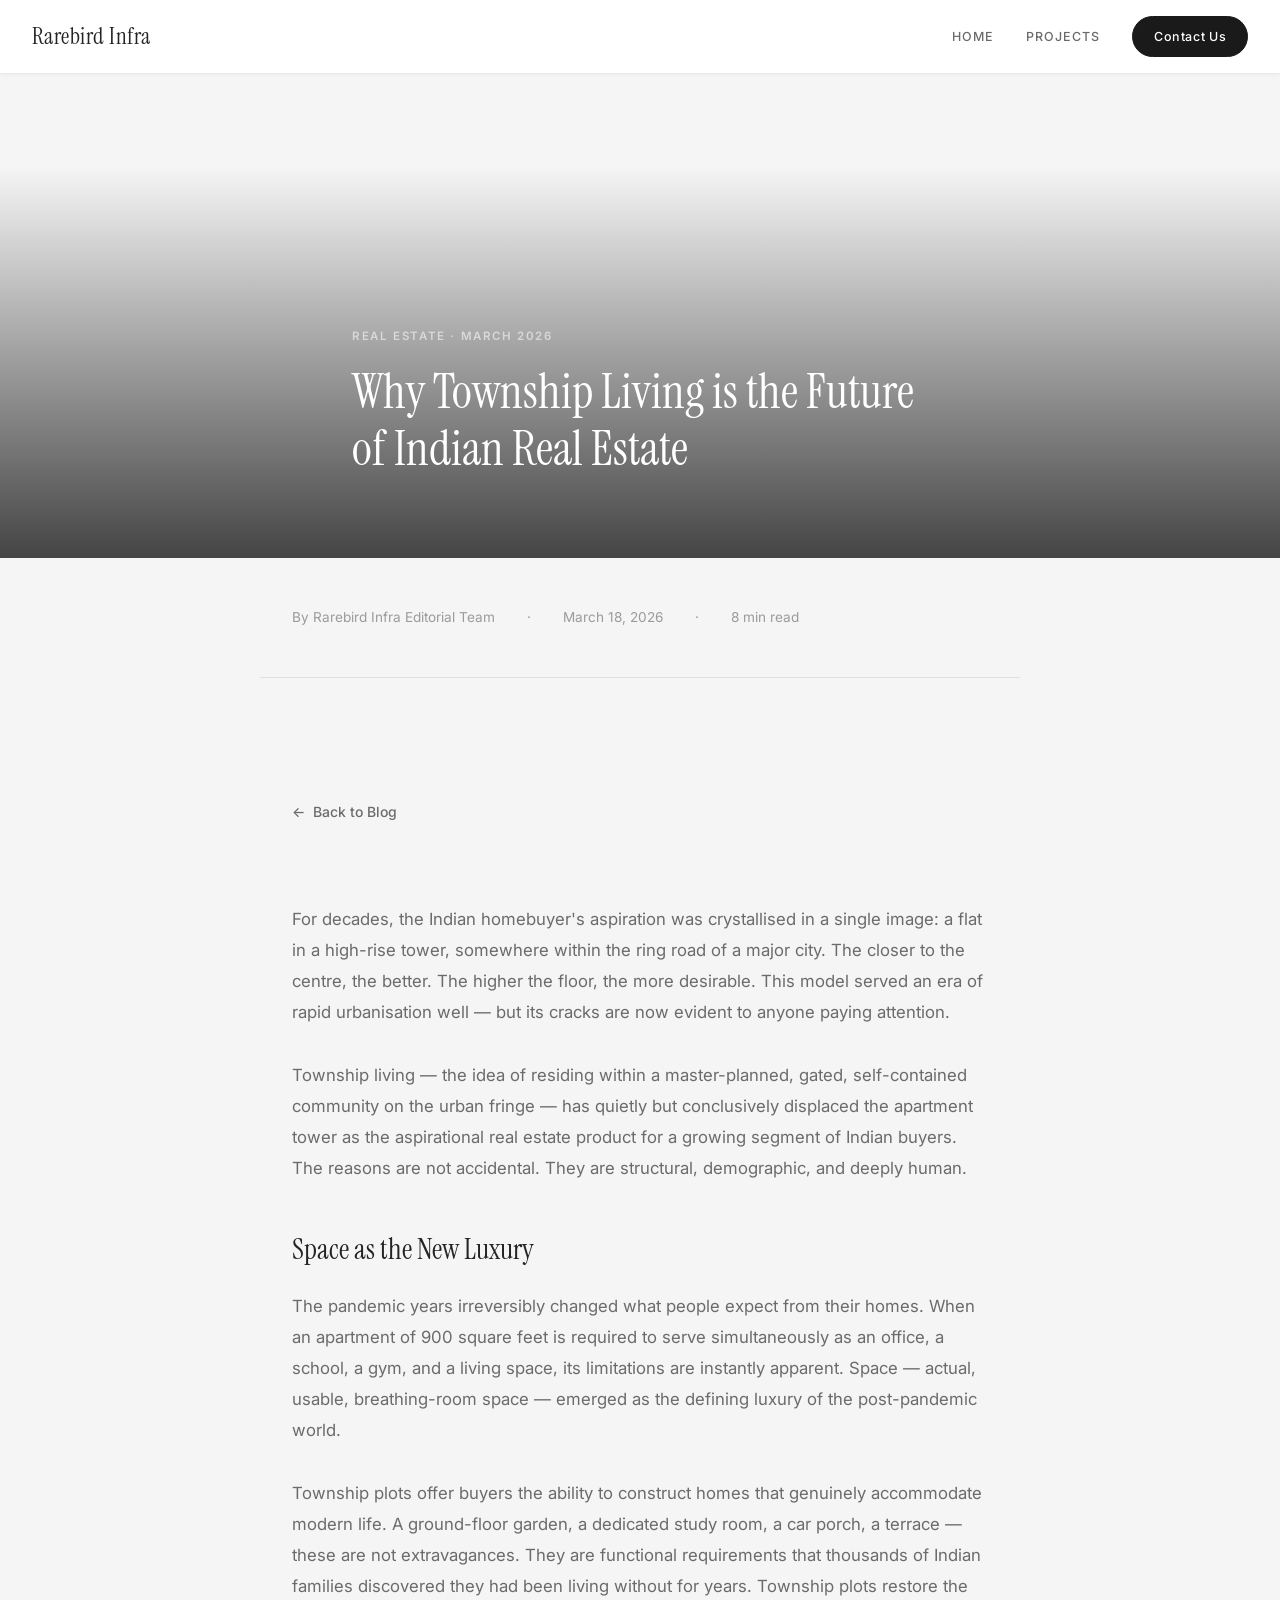
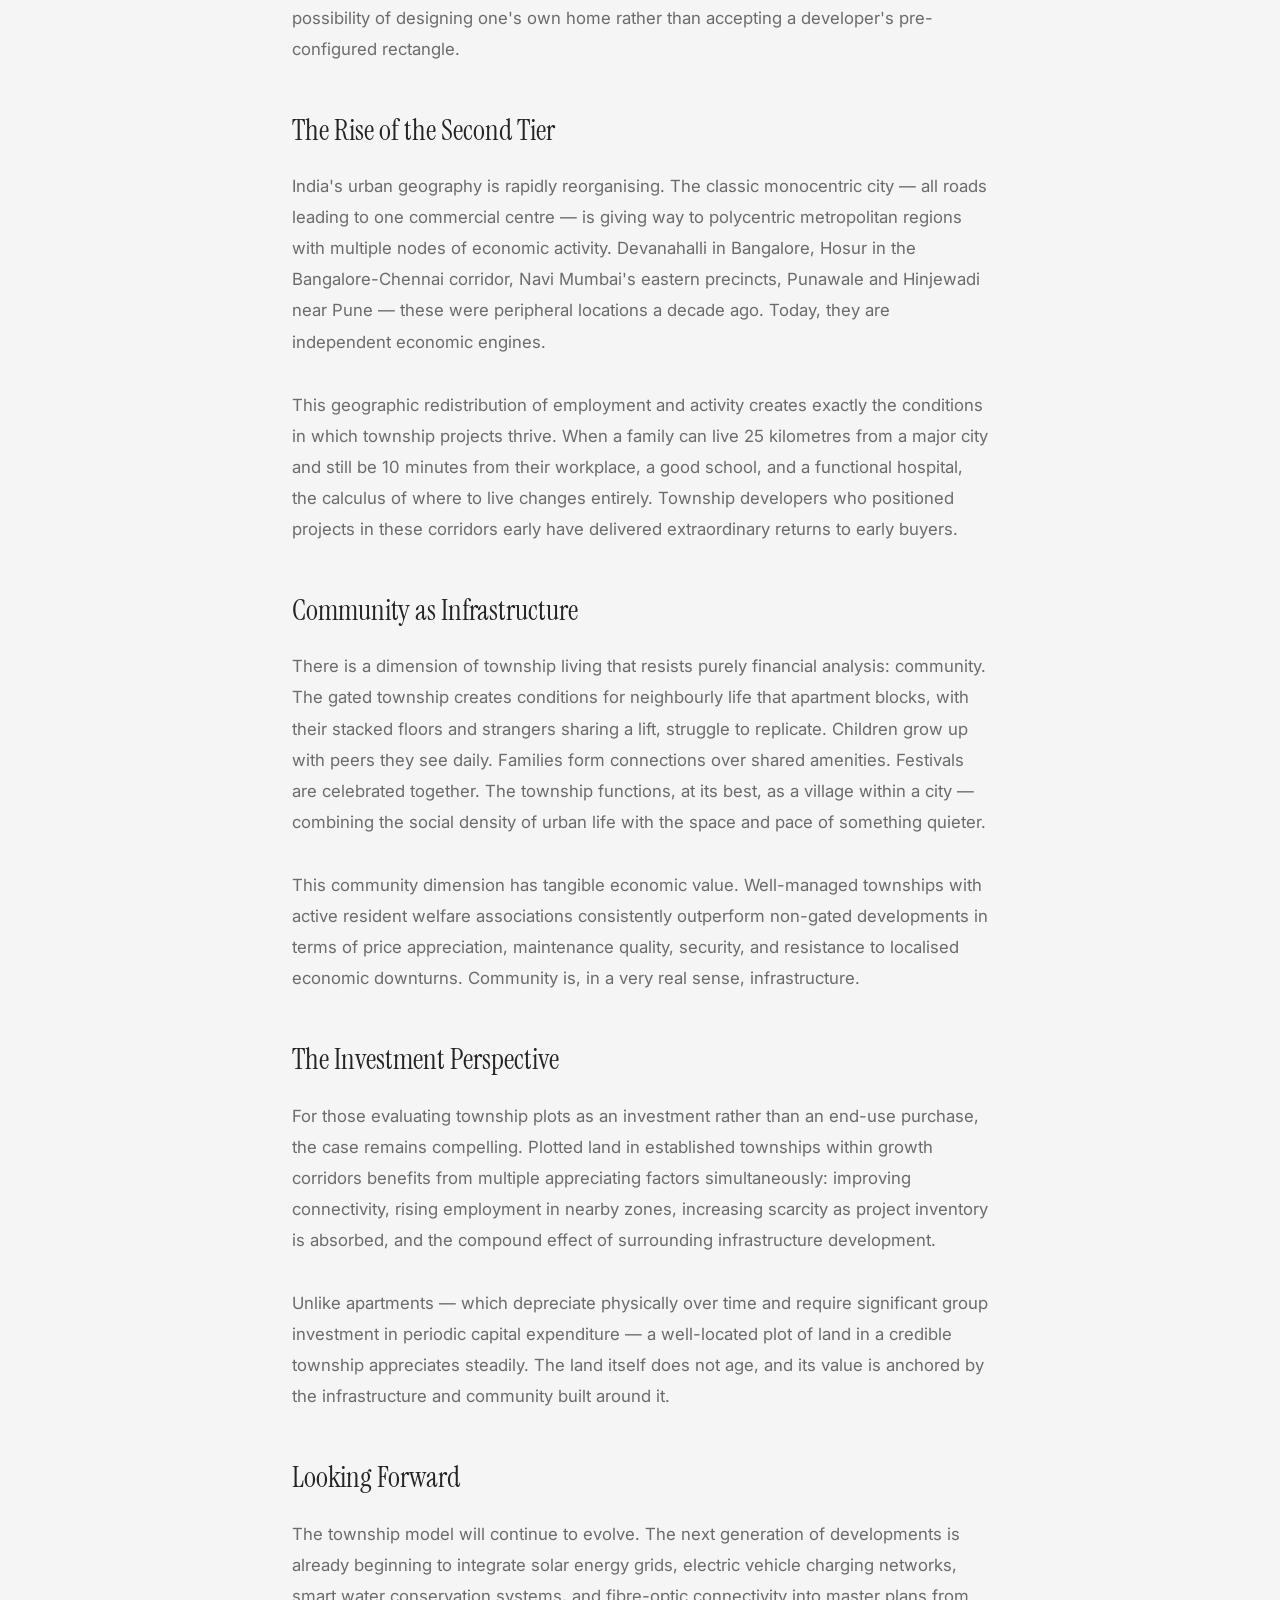
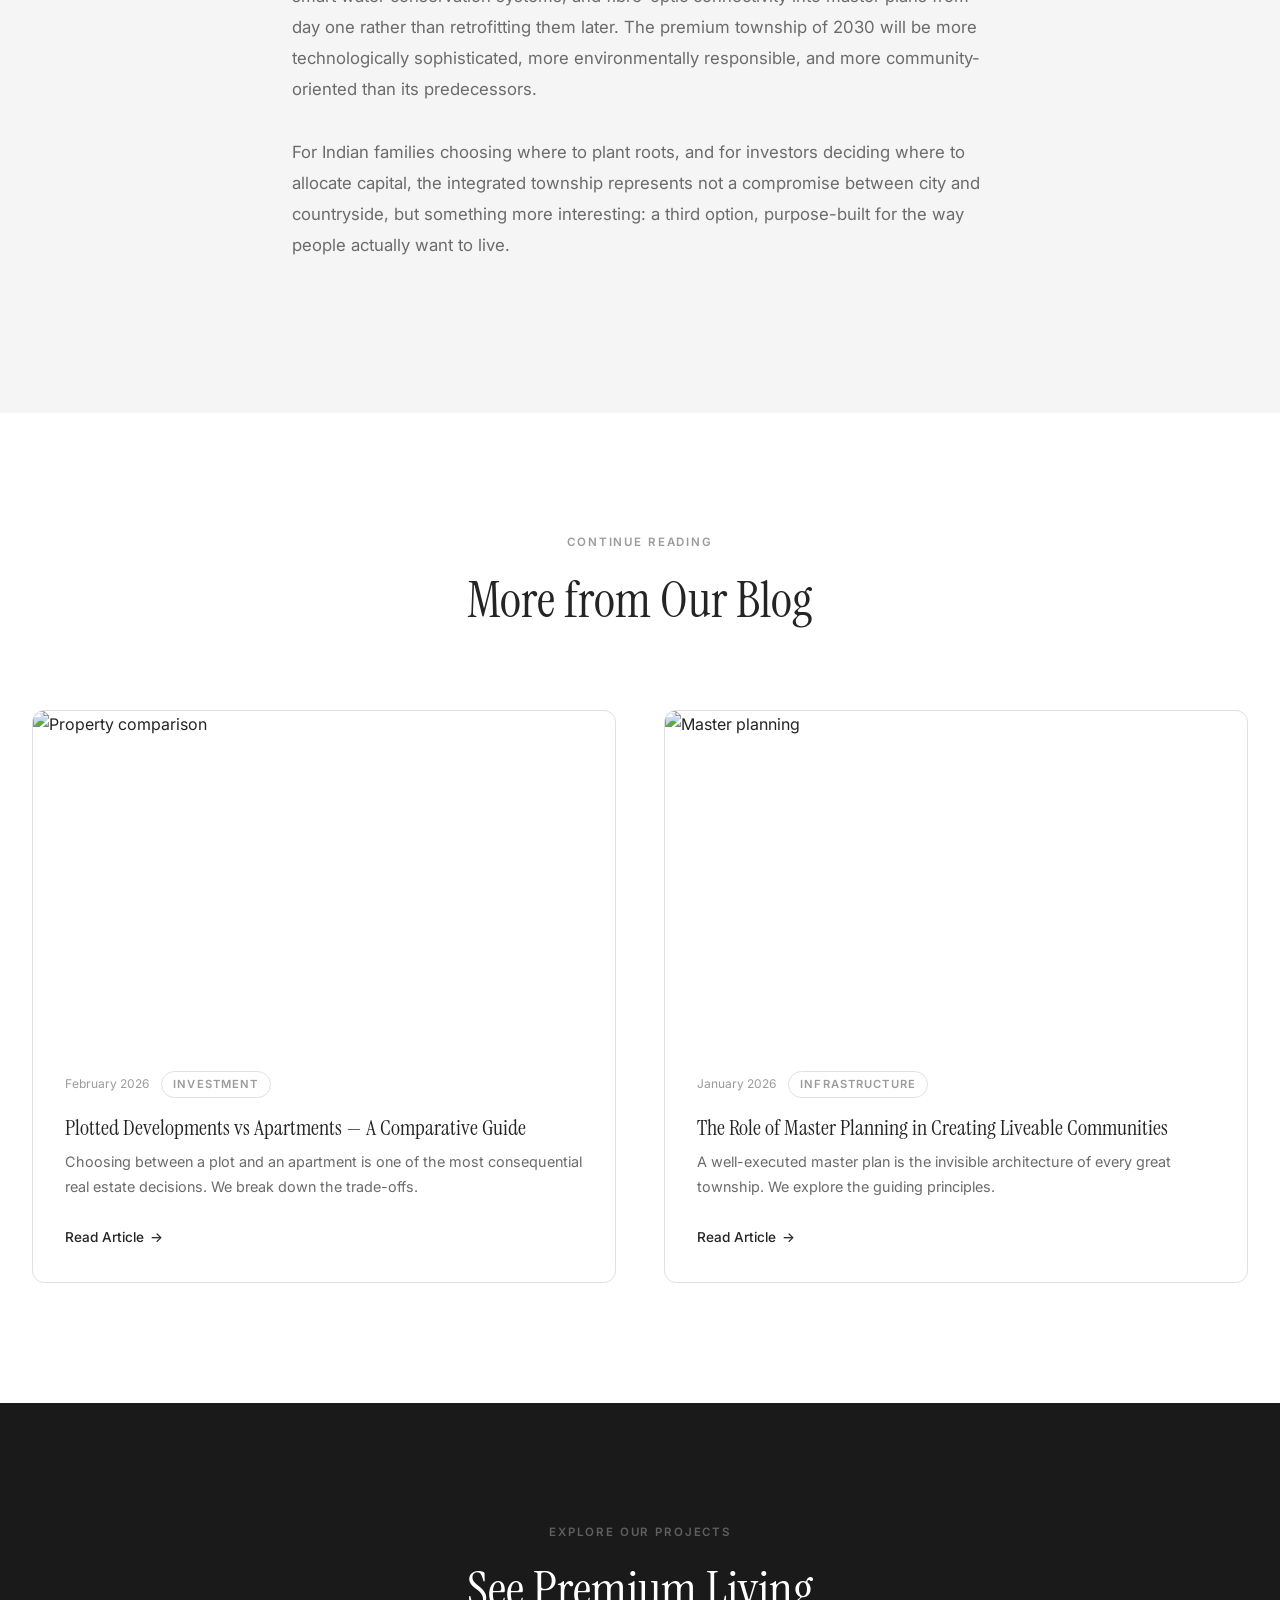
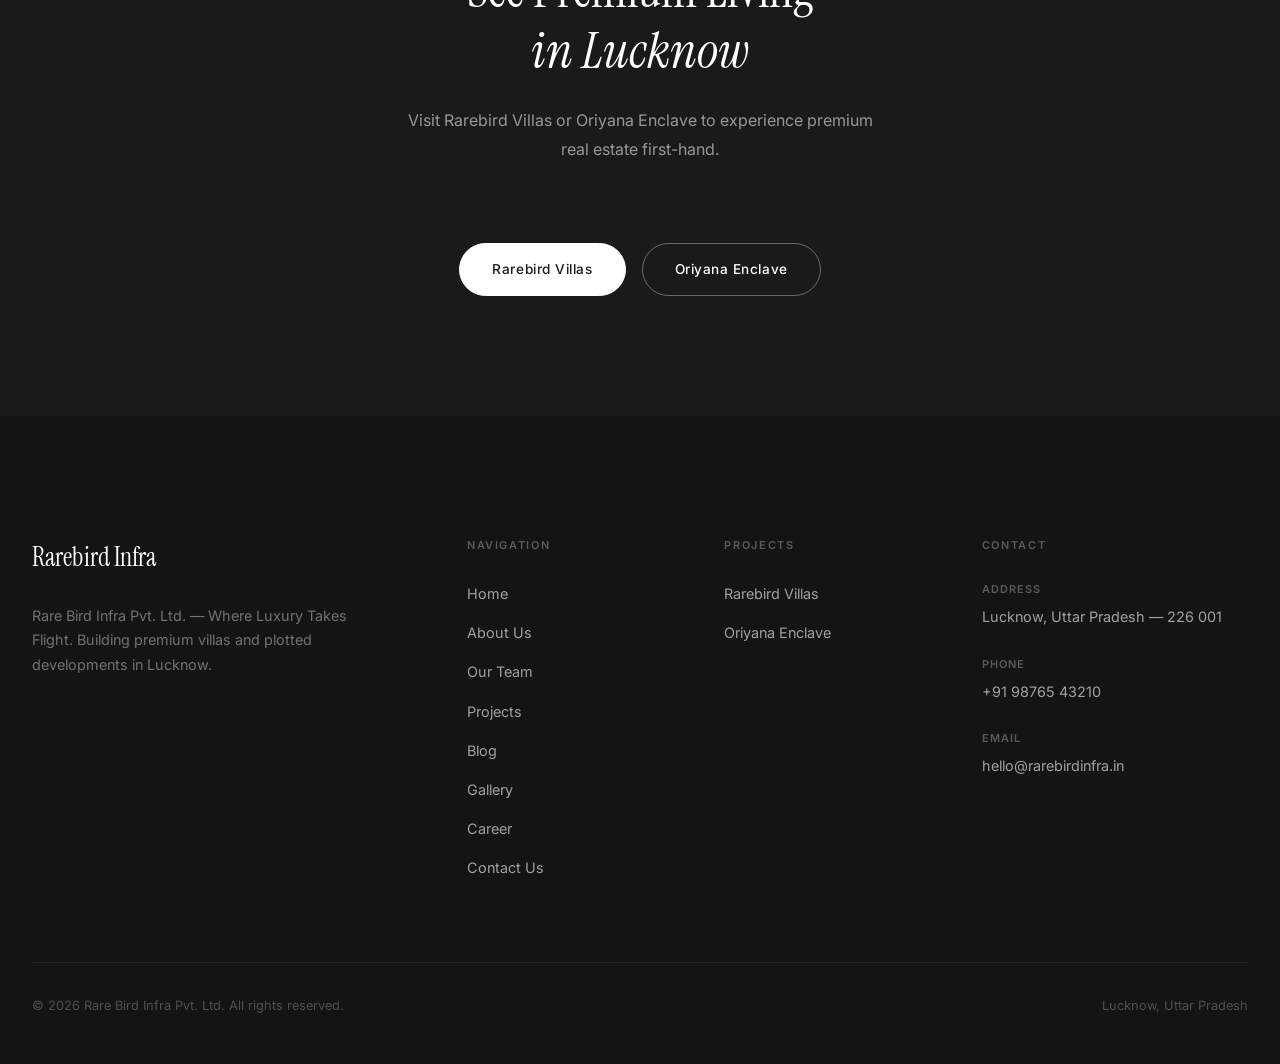
==== commit 85f1a825: "Update the site as per client requiremnets : v2" ====
--- a/blog-detail.html
+++ b/blog-detail.html
@@ -14,9 +14,8 @@
     <a href="index.html" class="navbar__logo">Rarebird Infra</a>
     <div class="navbar__links">
       <a href="index.html" class="navbar__link">Home</a>
-      <a href="index.html#townships" class="navbar__link">Townships</a>
-      <a href="blog.html" class="navbar__link" style="color:var(--color-text-primary);">Blog</a>
-      <a href="township-1.html#enquiry" class="navbar__cta">Enquire Now</a>
+      <a href="index.html#projects" class="navbar__link">Projects</a>
+      <a href="index.html#contact" class="navbar__cta">Contact Us</a>
     </div>
     <button class="navbar__hamburger" id="hamburger" aria-label="Open menu">
       <span></span><span></span><span></span>
@@ -27,9 +26,8 @@
   <div class="mobile-nav" id="mobile-nav" role="dialog" aria-label="Mobile navigation">
     <button class="mobile-nav__close" id="mobile-close" aria-label="Close menu">✕</button>
     <a href="index.html" class="mobile-nav__link">Home</a>
-    <a href="index.html#townships" class="mobile-nav__link">Townships</a>
-    <a href="blog.html" class="mobile-nav__link">Blog</a>
-    <a href="township-1.html#enquiry" class="mobile-nav__link">Enquire</a>
+    <a href="index.html#projects" class="mobile-nav__link">Projects</a>
+    <a href="index.html#contact" class="mobile-nav__link">Contact Us</a>
   </div>
 
   <main>
@@ -134,11 +132,11 @@
     <section class="section cta" aria-label="Project CTA">
       <div class="container text-center">
         <span class="section-label" style="color:rgba(255,255,255,0.3);">Explore Our Projects</span>
-        <h2 class="cta__heading">See Township Living<br><em class="serif-italic">in Action</em></h2>
-        <p class="cta__text">Visit Rarebird Greens or Rarebird Heights to experience the township difference first-hand.</p>
+        <h2 class="cta__heading">See Premium Living<br><em class="serif-italic">in Lucknow</em></h2>
+        <p class="cta__text">Visit Rarebird Villas or Oriyana Enclave to experience premium real estate first-hand.</p>
         <div style="display:flex; gap:1rem; justify-content:center; flex-wrap:wrap;">
-          <a href="township-1.html" class="btn btn-primary--light">Rarebird Greens</a>
-          <a href="township-2.html" class="btn" style="border:1.5px solid rgba(255,255,255,0.35); color:#fff; background:transparent;">Rarebird Heights</a>
+          <a href="project-rarebird-villas.html" class="btn btn-primary--light">Rarebird Villas</a>
+          <a href="project-oriyana-enclave.html" class="btn" style="border:1.5px solid rgba(255,255,255,0.35); color:#fff; background:transparent;">Oriyana Enclave</a>
         </div>
       </div>
     </section>
@@ -151,30 +149,33 @@
       <div class="footer__grid">
         <div>
           <span class="footer__logo">Rarebird Infra</span>
-          <p class="footer__tagline">Creating premium township communities that stand the test of time. Building not just homes, but legacies.</p>
+          <p class="footer__tagline">Rare Bird Infra Pvt. Ltd. — Where Luxury Takes Flight. Building premium villas and plotted developments in Lucknow.</p>
         </div>
         <div>
           <p class="footer__col-heading">Navigation</p>
           <ul class="footer__links">
             <li><a href="index.html" class="footer__link">Home</a></li>
             <li><a href="index.html#about" class="footer__link">About Us</a></li>
-            <li><a href="index.html#townships" class="footer__link">Townships</a></li>
+            <li><a href="index.html#our-team" class="footer__link">Our Team</a></li>
+            <li><a href="index.html#projects" class="footer__link">Projects</a></li>
             <li><a href="blog.html" class="footer__link">Blog</a></li>
+            <li><a href="gallery.html" class="footer__link">Gallery</a></li>
+            <li><a href="career.html" class="footer__link">Career</a></li>
+            <li><a href="index.html#contact" class="footer__link">Contact Us</a></li>
           </ul>
         </div>
         <div>
           <p class="footer__col-heading">Projects</p>
           <ul class="footer__links">
-            <li><a href="township-1.html" class="footer__link">Rarebird Greens</a></li>
-            <li><a href="township-2.html" class="footer__link">Rarebird Heights</a></li>
-            <li><a href="township-1.html#enquiry" class="footer__link">Enquire</a></li>
+            <li><a href="project-rarebird-villas.html" class="footer__link">Rarebird Villas</a></li>
+            <li><a href="project-oriyana-enclave.html" class="footer__link">Oriyana Enclave</a></li>
           </ul>
         </div>
         <div>
           <p class="footer__col-heading">Contact</p>
           <div class="footer__contact-item">
             <span class="footer__contact-label">Address</span>
-            <span class="footer__contact-value">42, Brigade Road, Bangalore — 560 001</span>
+            <span class="footer__contact-value">Lucknow, Uttar Pradesh — 226 001</span>
           </div>
           <div class="footer__contact-item">
             <span class="footer__contact-label">Phone</span>
@@ -187,8 +188,8 @@
         </div>
       </div>
       <div class="footer__bottom">
-        <span class="footer__copyright">© 2026 Rarebird Infra. All rights reserved.</span>
-        <span class="footer__copyright">Designed for excellence.</span>
+        <span class="footer__copyright">© 2026 Rare Bird Infra Pvt. Ltd. All rights reserved.</span>
+        <span class="footer__copyright">Lucknow, Uttar Pradesh</span>
       </div>
     </div>
   </footer>
--- a/css/styles.css
+++ b/css/styles.css
@@ -214,7 +214,11 @@
   justify-content: space-between;
   transition: background var(--transition), padding var(--transition), box-shadow var(--transition);
 }
-.navbar.scrolled,
+.navbar.scrolled {
+  background: var(--color-surface);
+  box-shadow: var(--shadow-sm);
+  padding: 1rem var(--container-pad);
+}
 .navbar--solid {
   background: var(--color-surface);
   box-shadow: var(--shadow-sm);
@@ -233,7 +237,7 @@
 .navbar__links {
   display: flex;
   align-items: center;
-  gap: var(--space-xl);
+  gap: var(--space-lg);
 }
 .navbar__link {
   font-size: 0.78rem;
@@ -255,8 +259,8 @@
   font-weight: 500;
   letter-spacing: 0.05em;
   border-radius: var(--radius-full);
-  border: 1px solid rgba(255,255,255,0.4);
-  background: rgba(255,255,255,0.12);
+  border: 1px solid rgba(255,255,255,0.5);
+  background: rgba(255,255,255,0.1);
   color: #fff;
   transition: all var(--transition);
   backdrop-filter: blur(8px);
@@ -267,6 +271,7 @@
   background: var(--color-dark);
   color: #fff;
   border-color: var(--color-dark);
+  backdrop-filter: none;
 }
 .navbar.scrolled .navbar__cta:hover,
 .navbar--solid .navbar__cta:hover {
@@ -520,94 +525,144 @@
 .about__right p:last-child { margin-bottom: 0; }
 
 /* =============================================
-   12. STATS SECTION
-   ============================================= */
-.stats { background: var(--color-dark); }
-.stats__grid {
+   12. OUR TEAM SECTION
+   ============================================= */
+.team-section { background: var(--color-surface); }
+.team__header { text-align: center; margin-bottom: var(--space-2xl); }
+.team__grid {
   display: grid;
   grid-template-columns: repeat(4, 1fr);
+  gap: var(--space-xl);
+}
+.team-card {
+  text-align: center;
+  background: var(--color-bg);
+  border: 1px solid var(--color-border);
+  border-radius: var(--radius-lg);
+  padding: var(--space-xl) var(--space-lg);
+  transition: box-shadow var(--transition), transform var(--transition);
+}
+.team-card:hover {
+  box-shadow: var(--shadow-md);
+  transform: translateY(-4px);
+}
+.team-card__img {
+  width: 100px; height: 100px;
+  border-radius: 50%;
+  object-fit: cover;
+  margin: 0 auto var(--space-md);
+  border: 3px solid var(--color-surface);
+  box-shadow: var(--shadow-sm);
+}
+.team-card__name {
+  font-family: var(--font-serif);
+  font-size: 1.15rem;
+  color: var(--color-text-primary);
+  margin-bottom: 0.3rem;
+}
+.team-card__role {
+  font-size: 0.78rem;
+  font-weight: 500;
+  letter-spacing: 0.08em;
+  text-transform: uppercase;
+  color: var(--color-text-muted);
+}
+
+/* =============================================
+   13. HOMEPAGE GALLERY SECTION
+   ============================================= */
+.home-gallery { background: var(--color-bg); }
+.home-gallery__header {
+  text-align: center;
+  margin-bottom: var(--space-2xl);
+}
+.home-gallery__grid {
+  display: grid;
+  grid-template-columns: repeat(3, 1fr);
   gap: var(--space-md);
-}
-.stat-card {
+  margin-bottom: var(--space-xl);
+}
+.home-gallery__item {
+  overflow: hidden;
+  border-radius: var(--radius-md);
+  border: 1px solid var(--color-border);
+}
+.home-gallery__item img {
+  width: 100%;
+  height: 240px;
+  object-fit: cover;
+  display: block;
+  transition: transform var(--transition-slow);
+}
+.home-gallery__item:hover img { transform: scale(1.05); }
+.home-gallery__cta { text-align: center; }
+
+/* =============================================
+   13b. HOMEPAGE CAREER SECTION
+   ============================================= */
+.career-section { background: var(--color-surface); }
+.career-section__inner {
+  display: grid;
+  grid-template-columns: 1fr 1fr;
+  gap: var(--space-3xl);
+  align-items: start;
+}
+.career-section__content p { margin-bottom: var(--space-md); }
+.career-section__content p:last-of-type { margin-bottom: 0; }
+.career-section__form {
+  background: var(--color-bg);
+  border: 1px solid var(--color-border);
+  border-radius: var(--radius-lg);
+  padding: var(--space-xl);
+}
+.form__success-career {
+  display: none;
   text-align: center;
-  padding: var(--space-xl) var(--space-lg);
-  border: 1px solid rgba(255,255,255,0.07);
-  border-radius: var(--radius-lg);
-  transition: border-color var(--transition), background var(--transition);
-}
-.stat-card:hover {
-  border-color: rgba(255,255,255,0.18);
-  background: rgba(255,255,255,0.03);
-}
-.stat-card__number {
-  font-family: var(--font-serif);
-  font-size: clamp(2.8rem, 5vw, 4.2rem);
-  color: #fff;
-  line-height: 1;
-  margin-bottom: 0.5rem;
-}
-.stat-card__label {
-  font-size: 0.75rem;
-  letter-spacing: 0.12em;
-  text-transform: uppercase;
-  color: rgba(255,255,255,0.4);
-  font-weight: 500;
-}
-
-/* =============================================
-   13. SERVICES SECTION
-   ============================================= */
-.services__header {
-  display: flex;
-  align-items: flex-end;
-  justify-content: space-between;
-  margin-bottom: var(--space-2xl);
-}
-.services__grid {
-  display: grid;
-  grid-template-columns: repeat(4, 1fr);
-  gap: var(--space-lg);
-}
-
-/* =============================================
-   14. TOWNSHIPS SECTION
-   ============================================= */
-.townships__header { text-align: center; margin-bottom: var(--space-2xl); }
-.townships__grid {
+  padding: var(--space-xl);
+}
+.form__success-career.is-visible { display: block; }
+
+/* =============================================
+   13d. GALLERY STANDALONE PAGE
+   ============================================= */
+.gallery-page__grid {
+  display: grid;
+  grid-template-columns: repeat(3, 1fr);
+  gap: var(--space-md);
+}
+.gallery-page__item {
+  overflow: hidden;
+  border-radius: var(--radius-md);
+  border: 1px solid var(--color-border);
+}
+.gallery-page__item img {
+  width: 100%;
+  height: 260px;
+  object-fit: cover;
+  display: block;
+  transition: transform var(--transition-slow);
+}
+.gallery-page__item:hover img { transform: scale(1.05); }
+
+/* =============================================
+   14. PROJECTS SECTION
+   ============================================= */
+.projects__header { text-align: center; margin-bottom: var(--space-xl); }
+.projects__intro {
+  max-width: 720px;
+  margin: 0 auto var(--space-2xl);
+  text-align: center;
+}
+.projects__intro p { margin-bottom: var(--space-md); font-size: 1rem; }
+.projects__intro p:last-child { margin-bottom: 0; }
+.projects__grid {
   display: grid;
   grid-template-columns: repeat(2, 1fr);
   gap: var(--space-xl);
 }
-.township-card .card__image { aspect-ratio: 16/10; }
-
-/* =============================================
-   15. VISUAL SHOWCASE
-   ============================================= */
-.showcase {
-  position: relative;
-  height: 580px;
-  overflow: hidden;
-}
-.showcase__image {
-  width: 100%; height: 100%;
-  object-fit: cover;
-  transition: transform var(--transition-slow);
-}
-.showcase:hover .showcase__image { transform: scale(1.03); }
-.showcase__overlay {
-  position: absolute; inset: 0;
-  background: linear-gradient(to bottom, transparent 35%, rgba(0,0,0,0.65) 100%);
-  display: flex; align-items: flex-end;
-  padding: var(--space-2xl) var(--container-pad);
-}
-.showcase__text {
-  font-family: var(--font-serif);
-  font-size: clamp(1.6rem, 3vw, 2.6rem);
-  color: #fff;
-  font-style: italic;
-  max-width: 600px;
-  line-height: 1.3;
-}
+.project-card .card__image { aspect-ratio: 16/10; }
+
+/* showcase removed — replaced by dedicated gallery section */
 
 /* =============================================
    16. BLOG PREVIEW
@@ -848,27 +903,28 @@
 .enquiry__left p { margin-bottom: var(--space-xl); }
 
 /* =============================================
-   23. PAGE HEADER (Blog pages)
+   23. PAGE HEADER (Blog + other pages)
    ============================================= */
 .page-header {
-  background: var(--color-dark);
+  background: var(--color-bg);
   padding: calc(var(--space-3xl) + 4rem) var(--container-pad) var(--space-3xl);
   text-align: center;
+  border-bottom: 1px solid var(--color-border);
 }
 .page-header__label {
   display: block;
   font-size: 0.72rem; font-weight: 600;
   letter-spacing: 0.18em; text-transform: uppercase;
-  color: rgba(255,255,255,0.35);
+  color: var(--color-text-muted);
   margin-bottom: var(--space-sm);
 }
 .page-header__title {
   font-family: var(--font-serif);
   font-size: clamp(2.5rem, 5vw, 4rem);
-  color: #fff;
+  color: var(--color-text-primary);
   margin-bottom: var(--space-md);
 }
-.page-header__desc { color: rgba(255,255,255,0.5); max-width: 520px; margin: 0 auto; }
+.page-header__desc { color: var(--color-text-secondary); max-width: 520px; margin: 0 auto; }
 
 /* =============================================
    24. BLOG GRID (Listing Page)
@@ -959,13 +1015,15 @@
 @media (max-width: 1024px) {
   :root { --container-pad: 1.5rem; --space-3xl: 5rem; }
   .footer__grid { grid-template-columns: 1fr 1fr; gap: var(--space-xl); }
-  .stats__grid { grid-template-columns: repeat(2, 1fr); }
-  .services__grid { grid-template-columns: repeat(2, 1fr); }
+  .team__grid { grid-template-columns: repeat(2, 1fr); }
+  .home-gallery__grid { grid-template-columns: repeat(2, 1fr); }
+  .gallery-page__grid { grid-template-columns: repeat(2, 1fr); }
   .township-overview__grid { grid-template-columns: 1fr; gap: var(--space-xl); }
   .enquiry__grid { grid-template-columns: 1fr; gap: var(--space-xl); }
   .blog-grid { grid-template-columns: 1fr; }
   .gallery__grid { grid-template-columns: repeat(2, 1fr); }
   .gallery__item--wide { grid-column: span 2; }
+  .career-section__inner { grid-template-columns: 1fr; gap: var(--space-xl); }
 }
 
 @media (max-width: 768px) {
@@ -974,21 +1032,21 @@
   .navbar__hamburger { display: flex; }
   .about__grid { grid-template-columns: 1fr; gap: var(--space-xl); }
   .about__left { position: static; }
-  .stats__grid { grid-template-columns: repeat(2, 1fr); }
-  .services__grid { grid-template-columns: 1fr; }
-  .townships__grid { grid-template-columns: 1fr; }
+  .team__grid { grid-template-columns: repeat(2, 1fr); }
+  .projects__grid { grid-template-columns: 1fr; }
+  .home-gallery__grid { grid-template-columns: 1fr; }
+  .gallery-page__grid { grid-template-columns: 1fr; }
   .footer__grid { grid-template-columns: 1fr; gap: var(--space-xl); }
   .footer__bottom { flex-direction: column; gap: var(--space-md); text-align: center; }
   .hero__actions { flex-direction: column; }
   .blog-item { grid-template-columns: 1fr; }
   .blog-item__image { display: none; }
-  .blog-preview__header, .services__header { flex-direction: column; align-items: flex-start; gap: var(--space-md); }
+  .blog-preview__header { flex-direction: column; align-items: flex-start; gap: var(--space-md); }
   .project-details__grid { grid-template-columns: 1fr; }
   .form__row { grid-template-columns: 1fr; }
   .gallery__grid { grid-template-columns: 1fr; }
   .gallery__item--wide { grid-column: span 1; }
   .highlights { grid-template-columns: 1fr; }
-  .showcase { height: 380px; }
   .page-hero { height: 65vh; }
   .blog-grid { grid-template-columns: 1fr; }
   .article-meta { flex-direction: column; gap: var(--space-sm); align-items: flex-start; }
@@ -996,6 +1054,6 @@
 
 @media (max-width: 480px) {
   :root { --container-pad: 1rem; }
-  .stats__grid { grid-template-columns: repeat(2, 1fr); }
+  .team__grid { grid-template-columns: 1fr; }
   .hero__scroll { display: none; }
 }
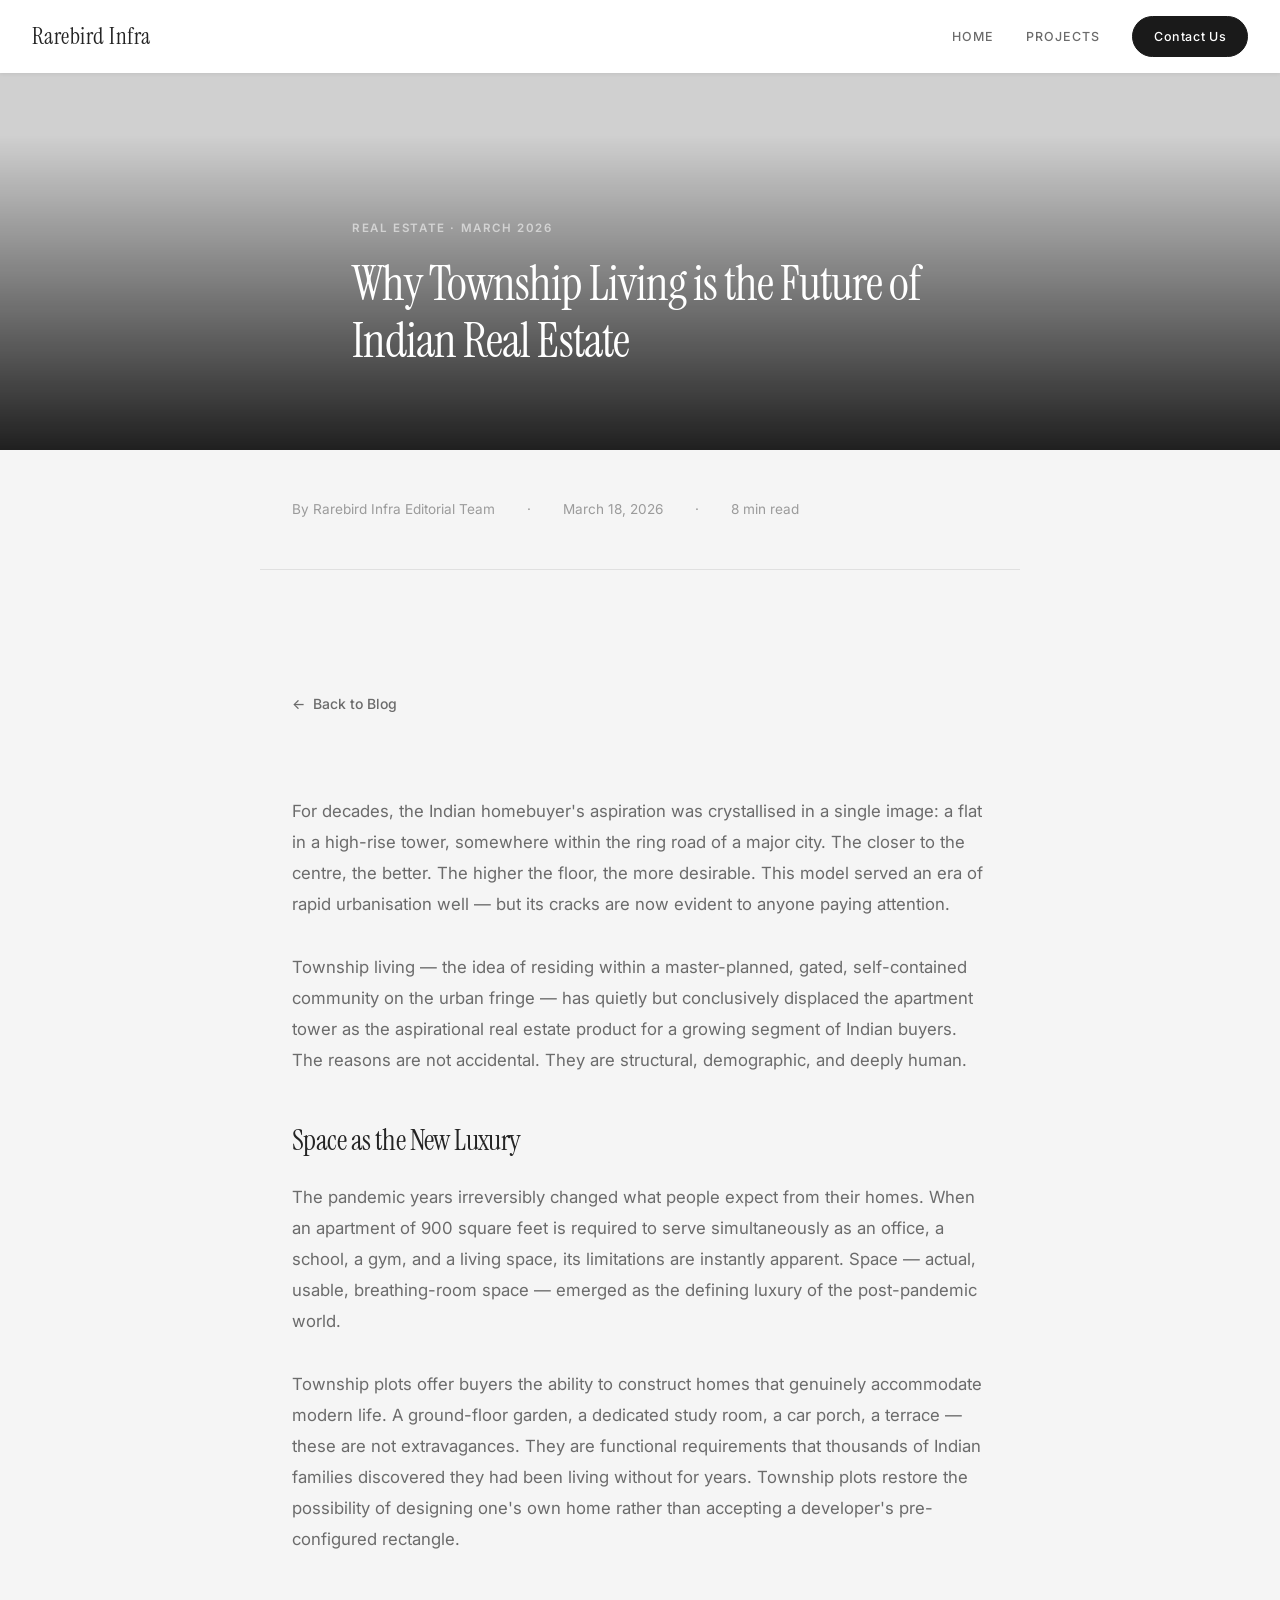
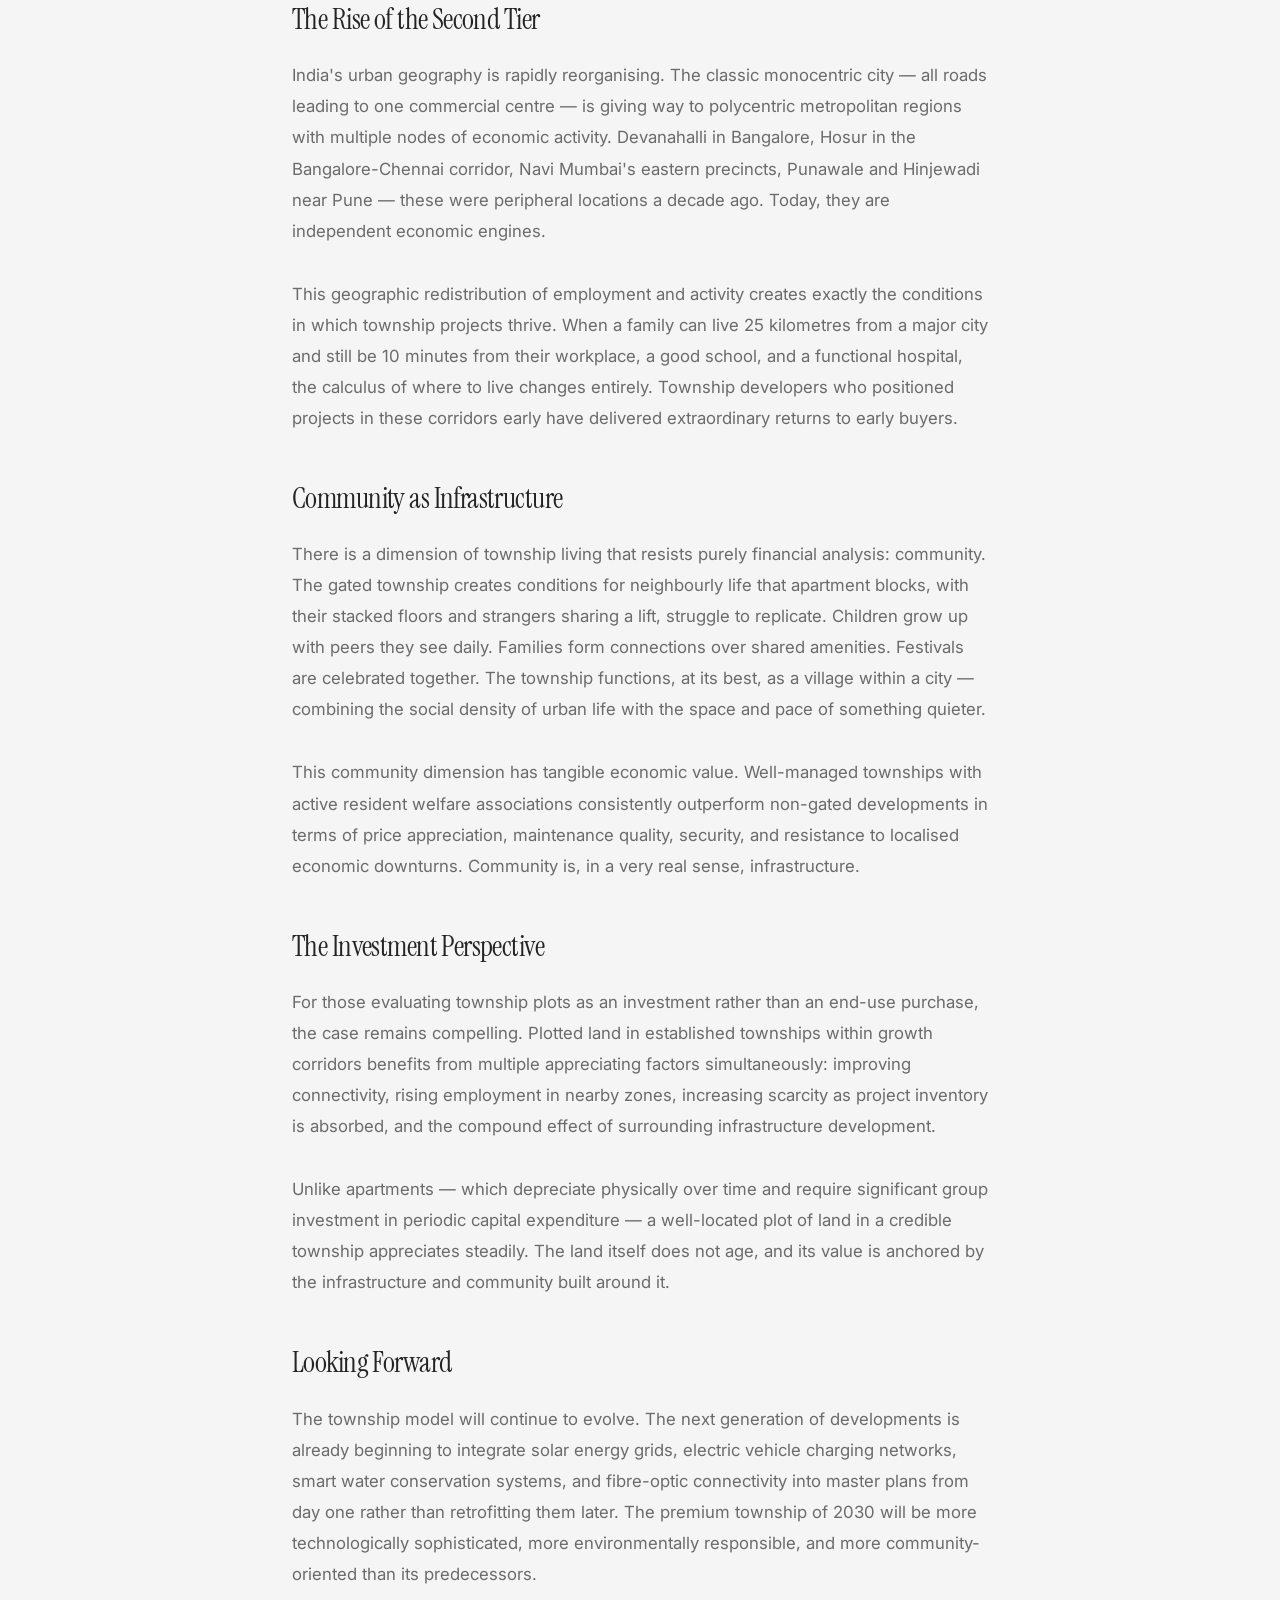
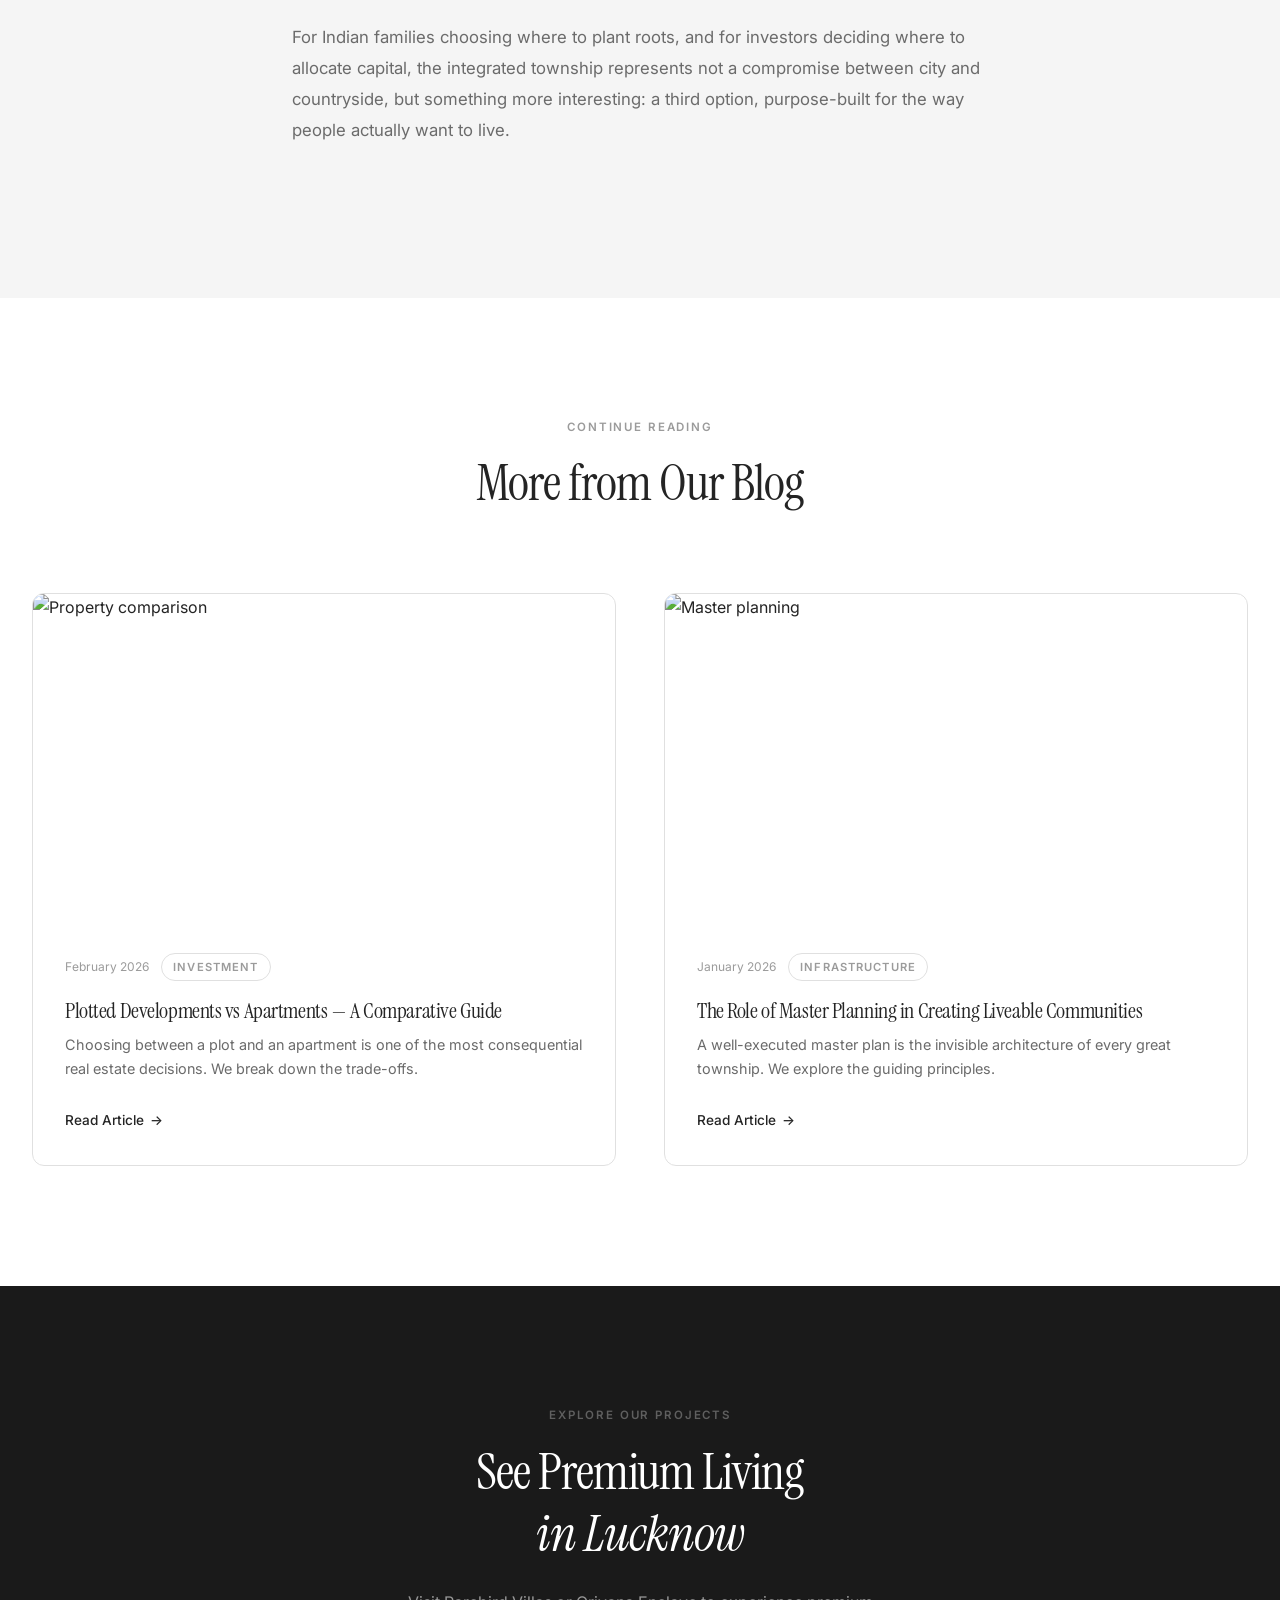
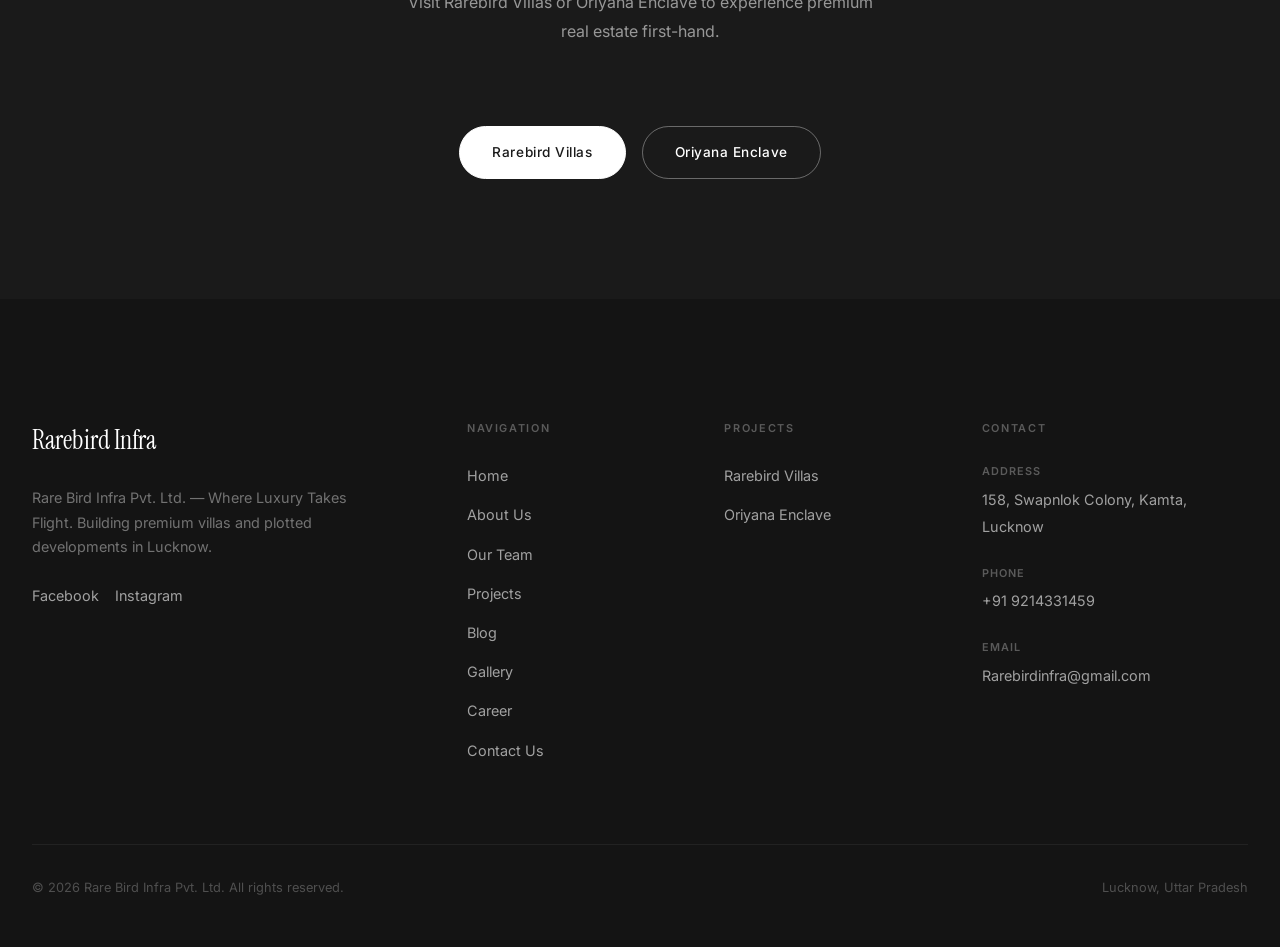
==== commit 39fa4dfb: "Update the site with client content and images some Qol and updaes to be soon followed : V3" ====
--- a/blog-detail.html
+++ b/blog-detail.html
@@ -150,6 +150,10 @@
         <div>
           <span class="footer__logo">Rarebird Infra</span>
           <p class="footer__tagline">Rare Bird Infra Pvt. Ltd. — Where Luxury Takes Flight. Building premium villas and plotted developments in Lucknow.</p>
+          <div class="footer__socials" style="margin-top: 1.5rem; display: flex; gap: 1rem;">
+            <a href="https://www.facebook.com/profile.php?id=61589651843627" target="_blank" class="footer__link">Facebook</a>
+            <a href="https://www.instagram.com/rarebirdinfra01/" target="_blank" class="footer__link">Instagram</a>
+          </div>
         </div>
         <div>
           <p class="footer__col-heading">Navigation</p>
@@ -160,7 +164,7 @@
             <li><a href="index.html#projects" class="footer__link">Projects</a></li>
             <li><a href="blog.html" class="footer__link">Blog</a></li>
             <li><a href="gallery.html" class="footer__link">Gallery</a></li>
-            <li><a href="career.html" class="footer__link">Career</a></li>
+            <li><a href="index.html#career" class="footer__link">Career</a></li>
             <li><a href="index.html#contact" class="footer__link">Contact Us</a></li>
           </ul>
         </div>
@@ -175,15 +179,15 @@
           <p class="footer__col-heading">Contact</p>
           <div class="footer__contact-item">
             <span class="footer__contact-label">Address</span>
-            <span class="footer__contact-value">Lucknow, Uttar Pradesh — 226 001</span>
+            <span class="footer__contact-value">158, Swapnlok Colony, Kamta, Lucknow</span>
           </div>
           <div class="footer__contact-item">
             <span class="footer__contact-label">Phone</span>
-            <span class="footer__contact-value">+91 98765 43210</span>
+            <span class="footer__contact-value">+91 9214331459</span>
           </div>
           <div class="footer__contact-item">
             <span class="footer__contact-label">Email</span>
-            <span class="footer__contact-value">hello@rarebirdinfra.in</span>
+            <span class="footer__contact-value">Rarebirdinfra@gmail.com</span>
           </div>
         </div>
       </div>
--- a/css/styles.css
+++ b/css/styles.css
@@ -27,7 +27,7 @@
   --space-2xl: 5rem;
   --space-3xl: 7.5rem;
 
-  --container-max: 1280px;
+  --container-max: 1440px;
   --container-pad: 2rem;
 
   --radius-sm: 6px;
@@ -55,8 +55,14 @@
   font-size: 1rem;
   line-height: 1.7;
   -webkit-font-smoothing: antialiased;
-}
-img { max-width: 100%; height: auto; display: block; }
+  -moz-osx-font-smoothing: grayscale;
+  text-rendering: optimizeLegibility;
+}
+img { 
+  max-width: 100%; 
+  height: auto; 
+  display: block; 
+}
 a { color: inherit; text-decoration: none; }
 ul, ol { list-style: none; }
 button { border: none; background: none; cursor: pointer; font-family: inherit; }
@@ -80,8 +86,9 @@
 h1, h2, h3, h4 {
   font-family: var(--font-serif);
   font-weight: 400;
-  line-height: 1.2;
+  line-height: 1.15;
   color: var(--color-text-primary);
+  letter-spacing: -0.02em;
 }
 h1 { font-size: clamp(2.8rem, 6vw, 5rem); }
 h2 { font-size: clamp(2rem, 4vw, 3.2rem); }
@@ -100,6 +107,47 @@
   margin-bottom: var(--space-sm);
 }
 .serif-italic { font-family: var(--font-serif); font-style: italic; }
+
+/* =============================================
+   4b. STATUS BADGES
+   ============================================= */
+.status-badge {
+  display: inline-flex;
+  padding: 0.4rem 0.85rem;
+  font-size: 0.62rem;
+  font-weight: 600;
+  letter-spacing: 0.14em;
+  text-transform: uppercase;
+  border-radius: var(--radius-full);
+  line-height: 1;
+  width: fit-content;
+  margin-bottom: var(--space-sm);
+  transition: all var(--transition);
+}
+
+.status-badge--delivered {
+  background: transparent;
+  color: var(--color-text-muted);
+  border: 1.5px solid var(--color-border);
+}
+
+.status-badge--upcoming {
+  background: var(--color-dark);
+  color: #fff;
+  border: 1.5px solid var(--color-dark);
+}
+
+.status-badge--outline-light {
+  background: transparent;
+  color: rgba(255,255,255,0.85);
+  border: 1.5px solid rgba(255,255,255,0.3);
+}
+
+.status-badge--solid-light {
+  background: #fff;
+  color: var(--color-dark);
+  border: 1.5px solid #fff;
+}
 
 /* =============================================
    5. BUTTONS
@@ -156,6 +204,7 @@
   overflow: hidden;
   border: 1px solid var(--color-border);
   transition: box-shadow var(--transition), transform var(--transition);
+  will-change: transform, box-shadow;
 }
 .card:hover {
   box-shadow: var(--shadow-lg);
@@ -440,7 +489,7 @@
 .form__success-text { color: var(--color-text-secondary); }
 
 /* =============================================
-   10. HERO SECTION
+   10. HERO SECTION (Cinematic Fullscreen)
    ============================================= */
 .hero {
   position: relative;
@@ -448,67 +497,119 @@
   display: flex;
   align-items: center;
   overflow: hidden;
-  background: #2a2a2a;
+  background: #1a1a1a;
 }
 .hero__bg {
   position: absolute;
   inset: 0;
   background-size: cover;
-  background-position: center;
-  transform: scale(1.06);
-  transition: transform 8s ease;
-}
-.hero.loaded .hero__bg { transform: scale(1); }
+  background-position: center center;
+  background-repeat: no-repeat;
+  transform: translateZ(0);
+}
 .hero__overlay {
   position: absolute;
   inset: 0;
-  background: linear-gradient(to right, rgba(0,0,0,0.68) 0%, rgba(0,0,0,0.38) 55%, rgba(0,0,0,0.12) 100%);
+  background:
+    linear-gradient(to right, rgba(0,0,0,0.62) 0%, rgba(0,0,0,0.30) 50%, rgba(0,0,0,0.10) 100%),
+    linear-gradient(to top, rgba(0,0,0,0.40) 0%, transparent 40%);
 }
 .hero__content {
   position: relative;
   z-index: 1;
-  padding: 8rem var(--container-pad) 5rem;
+  padding: 0 var(--container-pad);
   max-width: var(--container-max);
   margin: 0 auto;
   width: 100%;
 }
+.hero__label {
+  display: inline-block;
+  font-size: 0.62rem;
+  font-weight: 600;
+  letter-spacing: 0.22em;
+  text-transform: uppercase;
+  color: rgba(255,255,255,0.45);
+  margin-bottom: var(--space-xl);
+}
 .hero__title {
   font-family: var(--font-serif);
-  font-size: clamp(3rem, 7vw, 5.5rem);
+  font-size: clamp(2.8rem, 6vw, 5rem);
   color: #fff;
-  line-height: 1.1;
-  max-width: 680px;
+  line-height: 1.08;
+  max-width: 640px;
   margin-bottom: var(--space-lg);
-}
-.hero__title em { font-style: italic; color: rgba(255,255,255,0.8); }
+  letter-spacing: -0.02em;
+}
+.hero__title em {
+  font-style: italic;
+  color: rgba(255,255,255,0.75);
+}
 .hero__desc {
-  font-size: 1.05rem;
-  color: rgba(255,255,255,0.68);
-  max-width: 460px;
-  line-height: 1.8;
+  font-size: 1rem;
+  color: rgba(255,255,255,0.60);
+  max-width: 440px;
+  line-height: 1.85;
   margin-bottom: var(--space-2xl);
 }
-.hero__actions { display: flex; gap: var(--space-md); flex-wrap: wrap; }
+.hero__actions {
+  display: flex;
+  gap: var(--space-md);
+  flex-wrap: wrap;
+}
+.btn-outline--light {
+  background: transparent;
+  color: rgba(255,255,255,0.85);
+  border-color: rgba(255,255,255,0.35);
+}
+.btn-outline--light:hover {
+  background: rgba(255,255,255,0.1);
+  color: #fff;
+  border-color: rgba(255,255,255,0.6);
+}
 .hero__scroll {
   position: absolute;
-  bottom: 2.5rem; left: 50%;
+  bottom: 2.5rem;
+  left: 50%;
   transform: translateX(-50%);
-  display: flex; flex-direction: column;
-  align-items: center; gap: 0.5rem;
-  color: rgba(255,255,255,0.4);
-  font-size: 0.68rem;
-  letter-spacing: 0.14em;
+  display: flex;
+  flex-direction: column;
+  align-items: center;
+  gap: 0.5rem;
+  color: rgba(255,255,255,0.35);
+  font-size: 0.65rem;
+  letter-spacing: 0.16em;
   text-transform: uppercase;
   z-index: 1;
 }
 .hero__scroll-line {
-  width: 1px; height: 50px;
-  background: linear-gradient(to bottom, rgba(255,255,255,0.5), transparent);
+  width: 1px;
+  height: 44px;
+  background: linear-gradient(to bottom, rgba(255,255,255,0.4), transparent);
   animation: scrollLineAnim 2s ease-in-out infinite;
 }
 @keyframes scrollLineAnim {
-  0%, 100% { opacity: 0.5; }
+  0%, 100% { opacity: 0.4; }
   50% { opacity: 1; }
+}
+
+/* =============================================
+   10b. BRAND BANNER SECTION
+   ============================================= */
+.brand-banner {
+  background: var(--color-bg);
+  padding: var(--space-2xl) 0;
+}
+.brand-banner__wrapper {
+  overflow: hidden;
+  border-radius: var(--radius-md);
+  border: 1px solid var(--color-border);
+  box-shadow: var(--shadow-md);
+}
+.brand-banner__image {
+  width: 100%;
+  height: auto;
+  display: block;
+  transform: translateZ(0);
 }
 
 /* =============================================
@@ -541,6 +642,7 @@
   border-radius: var(--radius-lg);
   padding: var(--space-xl) var(--space-lg);
   transition: box-shadow var(--transition), transform var(--transition);
+  will-change: transform, box-shadow;
 }
 .team-card:hover {
   box-shadow: var(--shadow-md);
@@ -578,8 +680,8 @@
 }
 .home-gallery__grid {
   display: grid;
-  grid-template-columns: repeat(3, 1fr);
-  gap: var(--space-md);
+  grid-template-columns: repeat(2, 1fr);
+  gap: var(--space-2xl);
   margin-bottom: var(--space-xl);
 }
 .home-gallery__item {
@@ -589,12 +691,16 @@
 }
 .home-gallery__item img {
   width: 100%;
-  height: 240px;
+  aspect-ratio: 4/3;
+  height: 100%;
   object-fit: cover;
   display: block;
   transition: transform var(--transition-slow);
-}
-.home-gallery__item:hover img { transform: scale(1.05); }
+  backface-visibility: hidden;
+  transform: translateZ(0);
+  will-change: transform;
+}
+.home-gallery__item:hover img { transform: scale(1.05) translateZ(0); }
 .home-gallery__cta { text-align: center; }
 
 /* =============================================
@@ -627,8 +733,8 @@
    ============================================= */
 .gallery-page__grid {
   display: grid;
-  grid-template-columns: repeat(3, 1fr);
-  gap: var(--space-md);
+  grid-template-columns: repeat(2, 1fr);
+  gap: var(--space-2xl);
 }
 .gallery-page__item {
   overflow: hidden;
@@ -637,12 +743,16 @@
 }
 .gallery-page__item img {
   width: 100%;
-  height: 260px;
+  aspect-ratio: 4/3;
+  height: 100%;
   object-fit: cover;
   display: block;
   transition: transform var(--transition-slow);
-}
-.gallery-page__item:hover img { transform: scale(1.05); }
+  backface-visibility: hidden;
+  transform: translateZ(0);
+  will-change: transform;
+}
+.gallery-page__item:hover img { transform: scale(1.05) translateZ(0); }
 
 /* =============================================
    14. PROJECTS SECTION
@@ -707,7 +817,9 @@
 .blog-item__title:hover { color: var(--color-text-secondary); }
 .blog-item__excerpt { font-size: 0.9rem; color: var(--color-text-secondary); line-height: 1.7; }
 .blog-item__image {
-  width: 180px; height: 130px;
+  width: 180px;
+  aspect-ratio: 4/3;
+  height: auto;
   object-fit: cover;
   border-radius: var(--radius-sm);
   flex-shrink: 0;
@@ -738,8 +850,7 @@
    ============================================= */
 .page-hero {
   position: relative;
-  height: 80vh;
-  min-height: 520px;
+  min-height: clamp(520px, 60vh, 800px);
   display: flex;
   align-items: flex-end;
   overflow: hidden;
@@ -747,11 +858,12 @@
 .page-hero__bg {
   position: absolute; inset: 0;
   background-size: cover;
-  background-position: center;
+  background-position: center 40%;
+  transform: translateZ(0);
 }
 .page-hero__overlay {
   position: absolute; inset: 0;
-  background: linear-gradient(to bottom, rgba(0,0,0,0.1) 0%, rgba(0,0,0,0.68) 100%);
+  background: linear-gradient(to bottom, transparent 0%, rgba(0,0,0,0.85) 100%), rgba(0,0,0,0.15);
 }
 .page-hero__content {
   position: relative; z-index: 1;
@@ -829,8 +941,8 @@
    ============================================= */
 .gallery__grid {
   display: grid;
-  grid-template-columns: repeat(3, 1fr);
-  gap: var(--space-md);
+  grid-template-columns: repeat(2, 1fr);
+  gap: var(--space-2xl);
 }
 .gallery__item {
   overflow: hidden;
@@ -838,12 +950,17 @@
 }
 .gallery__item--wide { grid-column: span 2; }
 .gallery__image {
-  width: 100%; height: 260px;
+  width: 100%;
+  aspect-ratio: 3/2;
+  height: 100%;
   object-fit: cover;
   transition: transform var(--transition-slow);
-}
-.gallery__item--wide .gallery__image { height: 320px; }
-.gallery__item:hover .gallery__image { transform: scale(1.05); }
+  backface-visibility: hidden;
+  transform: translateZ(0);
+  will-change: transform;
+}
+.gallery__item--wide .gallery__image { aspect-ratio: 16/9; }
+.gallery__item:hover .gallery__image { transform: scale(1.05) translateZ(0); }
 
 /* =============================================
    21. PROJECT DETAILS
@@ -859,6 +976,7 @@
   border-radius: var(--radius-md);
   padding: var(--space-xl);
 }
+.detail-card--wide { grid-column: span 2; }
 .detail-card__heading {
   font-size: 0.72rem;
   font-weight: 600;
@@ -942,13 +1060,14 @@
    ============================================= */
 .article-hero {
   position: relative;
-  height: 62vh; min-height: 420px;
+  min-height: clamp(420px, 50vh, 700px);
   overflow: hidden;
-}
-.article-hero__image { width: 100%; height: 100%; object-fit: cover; }
+  display: flex;
+}
+.article-hero__image { width: 100%; height: 100%; object-fit: cover; transform: translateZ(0); }
 .article-hero__overlay {
   position: absolute; inset: 0;
-  background: linear-gradient(to bottom, transparent 30%, rgba(0,0,0,0.72) 100%);
+  background: linear-gradient(to bottom, transparent 30%, rgba(0,0,0,0.85) 100%), rgba(0,0,0,0.15);
 }
 .article-hero__content {
   position: absolute;
@@ -1014,6 +1133,10 @@
    ============================================= */
 @media (max-width: 1024px) {
   :root { --container-pad: 1.5rem; --space-3xl: 5rem; }
+  .hero__inner {
+    grid-template-columns: minmax(240px, 320px) 1fr;
+    padding-left: var(--container-pad);
+  }
   .footer__grid { grid-template-columns: 1fr 1fr; gap: var(--space-xl); }
   .team__grid { grid-template-columns: repeat(2, 1fr); }
   .home-gallery__grid { grid-template-columns: repeat(2, 1fr); }
@@ -1030,6 +1153,18 @@
   :root { --container-pad: 1.25rem; --space-3xl: 3.5rem; --space-2xl: 2.5rem; }
   .navbar__links { display: none; }
   .navbar__hamburger { display: flex; }
+  .hero::before { display: none; }
+  .hero__inner {
+    grid-template-columns: 1fr;
+    gap: var(--space-lg);
+    min-height: auto;
+    padding: var(--space-xl) var(--container-pad);
+  }
+  .hero__text { order: 2; text-align: center; align-items: center; }
+  .hero__label { margin-left: auto; margin-right: auto; }
+  .hero__desc { max-width: 100%; }
+  .hero__visual { order: 1; }
+  .hero__actions { flex-direction: column; align-items: center; }
   .about__grid { grid-template-columns: 1fr; gap: var(--space-xl); }
   .about__left { position: static; }
   .team__grid { grid-template-columns: repeat(2, 1fr); }
@@ -1038,7 +1173,6 @@
   .gallery-page__grid { grid-template-columns: 1fr; }
   .footer__grid { grid-template-columns: 1fr; gap: var(--space-xl); }
   .footer__bottom { flex-direction: column; gap: var(--space-md); text-align: center; }
-  .hero__actions { flex-direction: column; }
   .blog-item { grid-template-columns: 1fr; }
   .blog-item__image { display: none; }
   .blog-preview__header { flex-direction: column; align-items: flex-start; gap: var(--space-md); }
@@ -1046,8 +1180,9 @@
   .form__row { grid-template-columns: 1fr; }
   .gallery__grid { grid-template-columns: 1fr; }
   .gallery__item--wide { grid-column: span 1; }
+  .detail-card--wide { grid-column: span 1; }
   .highlights { grid-template-columns: 1fr; }
-  .page-hero { height: 65vh; }
+  .page-hero { min-height: clamp(400px, 65vh, 600px); }
   .blog-grid { grid-template-columns: 1fr; }
   .article-meta { flex-direction: column; gap: var(--space-sm); align-items: flex-start; }
 }
@@ -1055,5 +1190,5 @@
 @media (max-width: 480px) {
   :root { --container-pad: 1rem; }
   .team__grid { grid-template-columns: 1fr; }
-  .hero__scroll { display: none; }
-}
+  .hero__title { font-size: clamp(2rem, 8vw, 2.6rem); }
+}
